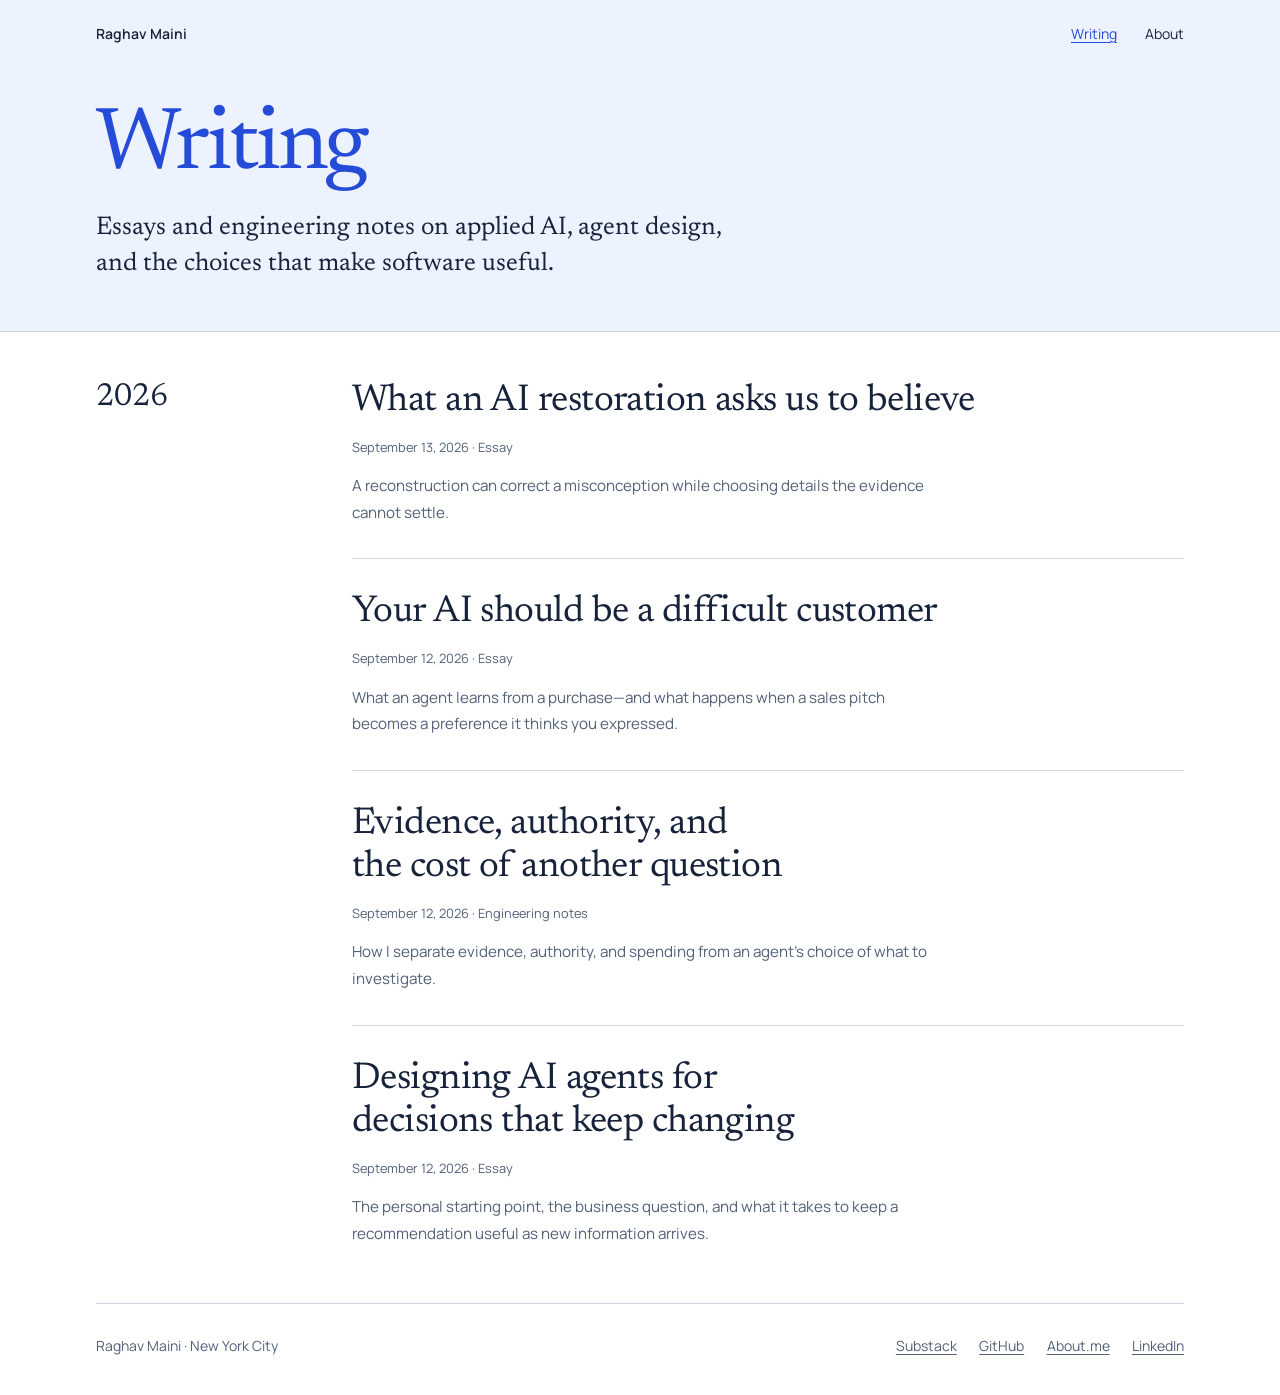
==== writing/index.html @ d48acc2f "Publish restoration essay and add writing archive" ====
<!doctype html>
<html lang="en">
<head>
  <meta charset="utf-8">
  <meta name="viewport" content="width=device-width,initial-scale=1">
  <title>Writing — Raghav Maini</title>
  <meta name="description" content="Essays and engineering notes by Raghav Maini on applied AI, agent design, and the choices that make software useful.">
  <meta name="robots" content="index,follow,max-image-preview:large">
  <link rel="canonical" href="https://raghavmaini.com/writing/">
  <meta property="og:type" content="website">
  <meta property="og:title" content="Writing — Raghav Maini">
  <meta property="og:description" content="Essays and engineering notes on applied AI, agent design, and the choices that make software useful.">
  <meta property="og:url" content="https://raghavmaini.com/writing/">
  <meta name="theme-color" content="#edf2ff">
  <link rel="stylesheet" href="/assets/style.css">
  <link rel="icon" type="image/svg+xml" href="data:image/svg+xml,%3Csvg xmlns='http://www.w3.org/2000/svg' viewBox='0 0 32 32'%3E%3Crect width='32' height='32' rx='4' fill='%23254bd9'/%3E%3Cpath d='M9 25V7h7c8 0 8 10 0 10h-7m7 0 8 8' fill='none' stroke='white' stroke-width='3'/%3E%3C/svg%3E">
  <script type="application/ld+json">{"@context":"https://schema.org","@type":"CollectionPage","@id":"https://raghavmaini.com/writing/#collection","url":"https://raghavmaini.com/writing/","name":"Writing — Raghav Maini","description":"Essays and engineering notes on applied AI, agent design, and the choices that make software useful.","isPartOf":{"@id":"https://raghavmaini.com/#website"},"author":{"@id":"https://raghavmaini.com/#person"},"inLanguage":"en","mainEntity":{"@type":"ItemList","itemListElement":[{"@type":"ListItem","position":1,"url":"https://raghavmaini.com/writing/what-an-ai-restoration-asks-us-to-believe/","name":"What an AI restoration asks us to believe"},{"@type":"ListItem","position":2,"url":"https://raghavmaini.com/writing/why-im-more-optimistic-about-ai/","name":"Your AI should be a difficult customer"},{"@type":"ListItem","position":3,"url":"https://raghavmaini.com/writing/evidence-and-agent-decisions/","name":"Evidence, authority, and the cost of another question"},{"@type":"ListItem","position":4,"url":"https://raghavmaini.com/writing/designing-ai-agents-for-decisions/","name":"Designing AI agents for decisions that keep changing"}]}}</script>
</head>
<body class="archive">
  <a class="skip" href="#main">Skip to content</a>
  <header class="masthead">
    <div class="shell">
      <div class="topbar">
        <a class="wordmark" href="/" aria-label="Raghav Maini home">Raghav Maini</a>
        <nav aria-label="Main navigation"><a href="/writing/" aria-current="page">Writing</a><a href="/#about">About</a></nav>
      </div>
      <div class="archive-intro">
        <h1>Writing</h1>
        <p>Essays and engineering notes on applied AI, agent design, and the choices that make software useful.</p>
      </div>
    </div>
  </header>
  <main id="main" class="shell">
    <section class="archive-year" aria-labelledby="year-2026">
      <h2 id="year-2026">2026</h2>
      <ol class="archive-list">
        <li>
          <a class="archive-entry" href="/writing/what-an-ai-restoration-asks-us-to-believe/">
            <h3>What an AI restoration asks us to believe</h3>
            <p class="writing-meta"><time datetime="2026-09-13">September 13, 2026</time> · Essay</p>
            <p class="writing-summary">A reconstruction can correct a misconception while choosing details the evidence cannot settle.</p>
          </a>
        </li>

        <li>
          <a class="archive-entry" href="/writing/why-im-more-optimistic-about-ai/">
            <h3>Your AI should be a difficult customer</h3>
            <p class="writing-meta"><time datetime="2026-09-12">September 12, 2026</time> · Essay</p>
            <p class="writing-summary">What an agent learns from a purchase—and what happens when a sales pitch becomes a preference it thinks you expressed.</p>
          </a>
        </li>
        <li>
          <a class="archive-entry" href="/writing/evidence-and-agent-decisions/">
            <h3>Evidence, authority, and the cost of another question</h3>
            <p class="writing-meta"><time datetime="2026-09-12">September 12, 2026</time> · Engineering notes</p>
            <p class="writing-summary">How I separate evidence, authority, and spending from an agent’s choice of what to investigate.</p>
          </a>
        </li>
        <li>
          <a class="archive-entry" href="/writing/designing-ai-agents-for-decisions/">
            <h3>Designing AI agents for decisions that keep changing</h3>
            <p class="writing-meta"><time datetime="2026-09-12">September 12, 2026</time> · Essay</p>
            <p class="writing-summary">The personal starting point, the business question, and what it takes to keep a recommendation useful as new information arrives.</p>
          </a>
        </li>
      </ol>
    </section>
  </main>
  <footer class="shell footer"><span>Raghav Maini · New York City</span><div><a href="https://ragamaini.substack.com/">Substack</a><a href="https://github.com/ragamainidev" rel="me">GitHub</a><a href="https://about.me/raghavmaini">About.me</a><a href="https://www.linkedin.com/in/raghav-maini-74232a166">LinkedIn</a></div></footer>
</body>
</html>
---- assets/style.css ----
@font-face{font-family:Manrope;src:url('/assets/fonts/manrope-regular.ttf') format('truetype');font-weight:400;font-display:swap}
@font-face{font-family:Manrope;src:url('/assets/fonts/manrope-semibold.ttf') format('truetype');font-weight:600 800;font-display:swap}
@font-face{font-family:Newsreader;src:url('/assets/fonts/newsreader.ttf') format('truetype');font-weight:400;font-display:swap}
:root{--ink:#17233b;--muted:#526078;--blue:#254bd9;--rule:#cfd6e3;--wash:#edf2ff;--paper:#fff;font-family:Manrope,sans-serif;color:var(--ink);background:var(--paper);font-size:16px;scroll-behavior:smooth;scroll-padding-top:2rem}
*{box-sizing:border-box}body{margin:0}a{color:inherit;text-underline-offset:.22em;text-decoration-thickness:1px}a:hover{color:var(--blue)}a:focus-visible{outline:2px solid var(--blue);outline-offset:6px;border-radius:2px}::selection{background:#c9d5ff;color:#112046}p{margin:0 0 1.25rem;line-height:1.75}h1,h2,h3{font-weight:400;margin:0;text-wrap:balance}h1,h2{font-family:Newsreader,Georgia,serif}h3{font-size:1.2rem;font-weight:600}img{display:block;max-width:100%}.shell{max-width:1200px;margin:auto;padding-inline:3.5rem}.skip{position:absolute;top:-6rem;left:1rem;background:white;padding:1rem;z-index:3}.skip:focus{top:1rem}.topbar{display:flex;align-items:center;justify-content:space-between;gap:2rem;padding-block:1.5rem;font-size:.875rem}.wordmark{font-weight:600;text-decoration:none}.topbar nav{display:flex;gap:1.75rem}.topbar nav a{text-decoration:none}.topbar nav a:hover{text-decoration:underline}.masthead{background:var(--wash);border-bottom:1px solid var(--rule)}.intro{padding-block:4.25rem 4.75rem;display:grid;grid-template-columns:1.07fr 1fr;gap:4rem;align-items:start}.intro h1{font-size:clamp(3.75rem,6.9vw,6rem);line-height:.96;letter-spacing:-.035em;color:var(--blue);max-width:7ch}.intro .identity{font-size:.9rem;margin-top:1.65rem;color:var(--muted);line-height:1.65}.intro-copy{padding-top:.2rem}.intro-copy .lead{font-family:Newsreader,Georgia,serif;font-size:1.9rem;line-height:1.27;margin-bottom:1.45rem}.intro-copy>p:not(.lead){max-width:52ch}.text-link{display:inline-block;color:var(--blue);font-weight:600;font-size:.9rem;margin-top:.25rem}.section{display:grid;grid-template-columns:1fr 2.1fr;gap:4rem;padding-block:3.25rem;border-bottom:1px solid var(--rule)}.section>h2{font-size:2rem;line-height:1.1}.section-body>p{max-width:68ch}.section-body>h3{margin-bottom:.75rem}.project-title{display:flex;justify-content:space-between;align-items:baseline;gap:1rem;margin-bottom:1rem}.project-title h3{font-size:1.5rem}.note{font-size:.875rem;color:var(--muted);line-height:1.6}.writing-item{display:block;text-decoration:none;border-bottom:1px solid var(--rule);padding:0 0 1.65rem;margin-bottom:1.65rem}.writing-item:last-child{margin:0;border-bottom:0;padding-bottom:0}.writing-item h3{font-family:Newsreader,Georgia,serif;font-weight:400;font-size:1.8rem;line-height:1.15;margin:.45rem 0 .75rem}.writing-item:hover h3{text-decoration:underline;text-underline-offset:.15em}.writing-item p{font-size:.95rem;margin:0;color:var(--muted);max-width:62ch}.writing-meta{font-size:.8rem;color:var(--muted)}.footer{display:flex;justify-content:space-between;gap:2rem;padding-block:2rem 2.5rem;font-size:.875rem;color:var(--muted)}.footer div{display:flex;gap:1.4rem}.article-header{padding-block:3rem 3.25rem;border-bottom:1px solid var(--rule)}.back{font-size:.875rem;color:var(--blue)}.article-header h1{font-size:clamp(2.8rem,5.2vw,4.65rem);line-height:1.06;letter-spacing:-.025em;max-width:19ch;margin:2rem 0 1.3rem}.article-header .deck{font-family:Newsreader,Georgia,serif;font-size:1.6rem;line-height:1.4;max-width:52ch;margin-bottom:1.4rem}.byline{font-size:.85rem;color:var(--muted)}.article-layout{display:grid;grid-template-columns:15rem minmax(0,1fr);gap:4rem;padding-block:3.5rem}.contents{align-self:start;position:sticky;top:2.25rem;font-size:.875rem}.contents strong{display:block;font-weight:600;margin-bottom:1rem}.contents ol{padding:0;margin:0;list-style:none}.contents li{margin-bottom:.85rem;line-height:1.55}.contents a{color:var(--muted);text-decoration:none}.contents a:hover{color:var(--blue);text-decoration:underline}.prose{max-width:72ch}.prose p{font-size:1.05rem;line-height:1.85}.prose h2{font-size:2.15rem;line-height:1.15;margin:2.75rem 0 1.2rem;scroll-margin-top:2rem}.prose h2:first-child{margin-top:0}.prose strong{font-weight:600}.prose ul{padding-left:1.25rem;line-height:1.8}.prose li{padding-left:.35rem;margin:.75rem 0}.decision-example{margin:2rem 0;padding:1.5rem 0;border-block:1px solid var(--rule)}.decision-example figcaption{font-size:.85rem;font-weight:600;margin-bottom:1rem}.decision-example dl{display:grid;grid-template-columns:1fr 1fr;gap:1.75rem;margin:0}.decision-example dt{font-size:.85rem;color:var(--muted);margin-bottom:.65rem}.decision-example dd{margin:0;font-family:Newsreader,Georgia,serif;font-size:1.35rem;line-height:1.4}.related{padding:2rem 0 0;border-top:1px solid var(--rule);margin-top:3rem}.related p{font-size:.95rem}.related h2{font-size:1.65rem;margin-top:0}.article-footer{border-top:1px solid var(--rule)}.notfound{padding-block:6rem}.notfound h1{font-size:3rem;margin-bottom:1.5rem}
@media(min-width:1100px){.intro-copy{padding-top:.5rem}.intro{gap:5rem}.section{gap:5rem}}
@media(max-width:760px){.shell{padding-inline:1.5rem}.topbar{padding-block:1.25rem}.topbar nav{gap:1.1rem}.intro{grid-template-columns:1fr;gap:2.5rem;padding-block:2.5rem 3rem}.intro h1{max-width:none;font-size:4rem;line-height:1}.intro .identity{margin-top:1rem}.intro-copy .lead{font-size:1.8rem}.section{grid-template-columns:1fr;gap:1.5rem;padding-block:2.5rem}.section>h2{font-size:1.7rem}.project-title{display:block}.project-title .note{margin-top:.5rem}.footer{align-items:start;flex-direction:column;gap:1rem}.footer div{gap:1.25rem;flex-wrap:wrap}.article-header{padding-block:1.5rem 2rem}.article-header h1{font-size:3rem;max-width:18ch;margin-top:1.75rem}.article-header .deck{font-size:1.4rem}.article-layout{grid-template-columns:1fr;gap:2.5rem;padding-block:2.25rem}.contents{position:static;border-bottom:1px solid var(--rule);padding-bottom:1.25rem}.contents ol{display:flex;flex-wrap:wrap;gap:.5rem 1.25rem}.contents li{margin:0}.prose p{font-size:1rem}.prose h2{font-size:1.9rem}.decision-example dl{grid-template-columns:1fr;gap:1.25rem}}
@media(prefers-reduced-motion:reduce){:root{scroll-behavior:auto}}

.essay-body{margin-inline:auto;padding-block:3rem}.essay-body figure{margin:2.25rem 0}.essay-body figure img{width:100%;height:auto}.essay-body figcaption{font-size:.85rem;line-height:1.6;color:var(--muted);margin-top:.85rem}.byline a{text-decoration:none}.byline a:hover{text-decoration:underline}

.home .intro{grid-template-columns:minmax(0,1.4fr) minmax(0,1fr);gap:3rem;align-items:center;padding-block:2.25rem 3rem}
.home .intro h1{max-width:none;font-size:clamp(2.9rem,8vw,6rem);line-height:1;white-space:nowrap}
.home .intro .identity{margin:1rem 0 0}
.home .intro-copy{padding-top:0}
.home .intro-copy .lead{font-size:1.65rem;line-height:1.3;margin-bottom:.75rem}
.home .writing-section{display:block;padding-block:2.75rem 3.25rem}
.home .writing-heading{display:flex;align-items:baseline;justify-content:space-between;gap:1rem;margin-bottom:2rem}
.home .writing-heading h2{font-size:2rem;line-height:1.1}
.home .writing-heading .text-link{flex-shrink:0;margin:0}
.home .writing-layout{display:grid;grid-template-columns:minmax(0,1.5fr) minmax(0,1fr);gap:4rem}
.home .writing-feature{display:block;text-decoration:none;align-self:start}
.home .writing-feature h3{font-family:Newsreader,Georgia,serif;font-size:clamp(2.4rem,3.5vw,3.2rem);line-height:1.08;font-weight:400;letter-spacing:-.02em;max-width:22ch}
.home .writing-feature .writing-meta{font-size:.8rem;color:var(--muted);margin:1rem 0 1.25rem}
.home .writing-summary{font-size:1rem;line-height:1.75;color:var(--muted);max-width:57ch;margin-bottom:1rem}
.home .writing-feature:hover h3{text-decoration:underline;text-underline-offset:.12em;text-decoration-thickness:1px}
.home .writing-feature .text-link{text-decoration:underline}
.home .writing-previous{border-left:1px solid var(--rule);padding-left:2.5rem}
.home .writing-previous .writing-item h3{font-size:1.65rem;margin:0 0 .75rem}
.home .writing-previous .writing-meta{font-size:.8rem;margin-bottom:.75rem}
@media(max-width:1000px) and (min-width:761px){
  .home .intro{grid-template-columns:minmax(0,1.3fr) minmax(0,1fr);gap:2rem}
  .home .intro h1{font-size:clamp(2.9rem,6.8vw,4.8rem)}
  .home .intro-copy .lead{font-size:1.5rem}
  .home .writing-layout{gap:2rem;grid-template-columns:minmax(0,1.3fr) minmax(0,1fr)}
  .home .writing-previous{padding-left:2rem}
}
@media(max-width:760px){
  .home .intro{grid-template-columns:1fr;gap:1.25rem;padding-block:1.75rem 2rem}
  .home .intro .identity{margin-top:.75rem;font-size:.85rem}
  .home .intro-copy .lead{font-size:1.5rem;max-width:29ch}
  .home .writing-section{padding-block:2rem 2.5rem}
  .home .writing-heading{margin-bottom:1.5rem}
  .home .writing-heading h2{font-size:1.7rem}
  .home .writing-layout{grid-template-columns:1fr;gap:2rem}
  .home .writing-feature h3{font-size:2.4rem;max-width:24ch}
  .home .writing-previous{border-left:0;border-top:1px solid var(--rule);padding:2rem 0 0}
}

.archive .topbar nav a[aria-current="page"]{text-decoration:underline;color:var(--blue)}
.archive-intro{padding-block:2.25rem 3rem}
.archive-intro h1{font-size:clamp(3.5rem,6.9vw,6rem);line-height:1;letter-spacing:-.035em;color:var(--blue);margin-bottom:1.25rem}
.archive-intro p{font-family:Newsreader,Georgia,serif;font-size:1.6rem;line-height:1.4;max-width:42ch;margin:0}
.archive-year{display:grid;grid-template-columns:12rem minmax(0,1fr);gap:4rem;padding-block:3rem 3.5rem;border-bottom:1px solid var(--rule)}
.archive-year>h2{font-size:2rem;line-height:1.1}
.archive-list{list-style:none;padding:0;margin:0}
.archive-list>li+li{border-top:1px solid var(--rule);margin-top:2rem;padding-top:2rem}
.archive-entry{display:block;text-decoration:none}
.archive-entry h3{font-family:Newsreader,Georgia,serif;font-weight:400;font-size:2.35rem;line-height:1.15;letter-spacing:-.015em;max-width:30ch}
.archive-entry .writing-meta{font-size:.8rem;line-height:1.6;margin:.85rem 0 1rem}
.archive-entry .writing-summary{font-size:.95rem;line-height:1.75;color:var(--muted);max-width:65ch;margin:0}
.archive-entry:hover h3{text-decoration:underline;text-underline-offset:.12em;text-decoration-thickness:1px}
@media(max-width:1000px) and (min-width:761px){.archive-year{grid-template-columns:7rem minmax(0,1fr);gap:3rem}}
@media(max-width:760px){
  .archive-intro{padding-block:1.75rem 2rem}
  .archive-intro p{font-size:1.4rem}
  .archive-year{grid-template-columns:1fr;gap:1.5rem;padding-block:2rem 2.5rem}
  .archive-year>h2{font-size:1.7rem}
  .archive-entry h3{font-size:2rem}
}
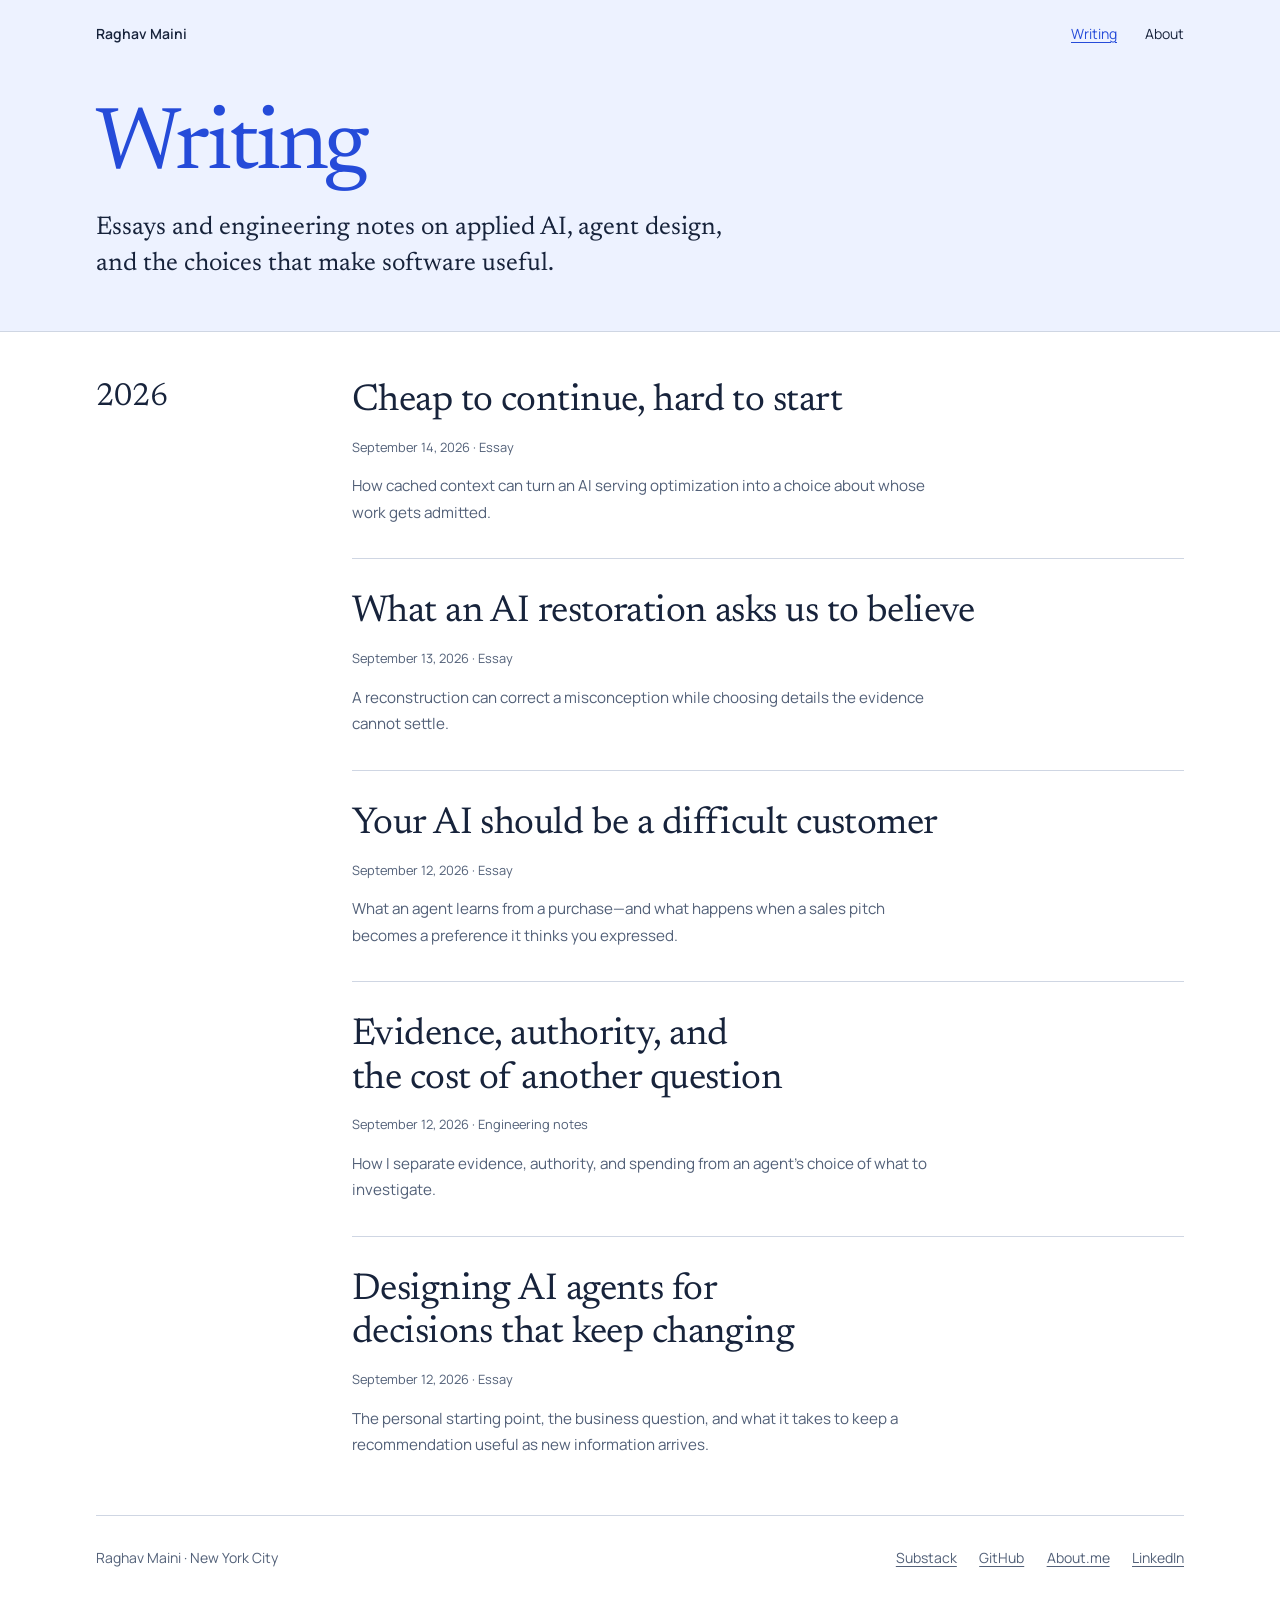
==== commit 1d18bec4: "Publish cache and admission essay; improve article footer navigation" ====
--- a/writing/index.html
+++ b/writing/index.html
@@ -14,7 +14,7 @@
   <meta name="theme-color" content="#edf2ff">
   <link rel="stylesheet" href="/assets/style.css">
   <link rel="icon" type="image/svg+xml" href="data:image/svg+xml,%3Csvg xmlns='http://www.w3.org/2000/svg' viewBox='0 0 32 32'%3E%3Crect width='32' height='32' rx='4' fill='%23254bd9'/%3E%3Cpath d='M9 25V7h7c8 0 8 10 0 10h-7m7 0 8 8' fill='none' stroke='white' stroke-width='3'/%3E%3C/svg%3E">
-  <script type="application/ld+json">{"@context":"https://schema.org","@type":"CollectionPage","@id":"https://raghavmaini.com/writing/#collection","url":"https://raghavmaini.com/writing/","name":"Writing — Raghav Maini","description":"Essays and engineering notes on applied AI, agent design, and the choices that make software useful.","isPartOf":{"@id":"https://raghavmaini.com/#website"},"author":{"@id":"https://raghavmaini.com/#person"},"inLanguage":"en","mainEntity":{"@type":"ItemList","itemListElement":[{"@type":"ListItem","position":1,"url":"https://raghavmaini.com/writing/what-an-ai-restoration-asks-us-to-believe/","name":"What an AI restoration asks us to believe"},{"@type":"ListItem","position":2,"url":"https://raghavmaini.com/writing/why-im-more-optimistic-about-ai/","name":"Your AI should be a difficult customer"},{"@type":"ListItem","position":3,"url":"https://raghavmaini.com/writing/evidence-and-agent-decisions/","name":"Evidence, authority, and the cost of another question"},{"@type":"ListItem","position":4,"url":"https://raghavmaini.com/writing/designing-ai-agents-for-decisions/","name":"Designing AI agents for decisions that keep changing"}]}}</script>
+  <script type="application/ld+json">{"@context":"https://schema.org","@type":"CollectionPage","@id":"https://raghavmaini.com/writing/#collection","url":"https://raghavmaini.com/writing/","name":"Writing — Raghav Maini","description":"Essays and engineering notes on applied AI, agent design, and the choices that make software useful.","isPartOf":{"@id":"https://raghavmaini.com/#website"},"author":{"@id":"https://raghavmaini.com/#person"},"inLanguage":"en","mainEntity":{"@type":"ItemList","itemListElement":[{"@type":"ListItem","position":1,"url":"https://raghavmaini.com/writing/cheap-to-continue-hard-to-start/","name":"Cheap to continue, hard to start"},{"@type":"ListItem","position":2,"url":"https://raghavmaini.com/writing/what-an-ai-restoration-asks-us-to-believe/","name":"What an AI restoration asks us to believe"},{"@type":"ListItem","position":3,"url":"https://raghavmaini.com/writing/why-im-more-optimistic-about-ai/","name":"Your AI should be a difficult customer"},{"@type":"ListItem","position":4,"url":"https://raghavmaini.com/writing/evidence-and-agent-decisions/","name":"Evidence, authority, and the cost of another question"},{"@type":"ListItem","position":5,"url":"https://raghavmaini.com/writing/designing-ai-agents-for-decisions/","name":"Designing AI agents for decisions that keep changing"}]}}</script>
 </head>
 <body class="archive">
   <a class="skip" href="#main">Skip to content</a>
@@ -34,6 +34,14 @@
     <section class="archive-year" aria-labelledby="year-2026">
       <h2 id="year-2026">2026</h2>
       <ol class="archive-list">
+        <li>
+          <a class="archive-entry" href="/writing/cheap-to-continue-hard-to-start/">
+            <h3>Cheap to continue, hard to start</h3>
+            <p class="writing-meta"><time datetime="2026-09-14">September 14, 2026</time> · Essay</p>
+            <p class="writing-summary">How cached context can turn an AI serving optimization into a choice about whose work gets admitted.</p>
+          </a>
+        </li>
+
         <li>
           <a class="archive-entry" href="/writing/what-an-ai-restoration-asks-us-to-believe/">
             <h3>What an AI restoration asks us to believe</h3>
--- a/assets/style.css
+++ b/assets/style.css
@@ -8,6 +8,10 @@
 @media(prefers-reduced-motion:reduce){:root{scroll-behavior:auto}}
 
 .essay-body{margin-inline:auto;padding-block:3rem}.essay-body figure{margin:2.25rem 0}.essay-body figure img{width:100%;height:auto}.essay-body figcaption{font-size:.85rem;line-height:1.6;color:var(--muted);margin-top:.85rem}.byline a{text-decoration:none}.byline a:hover{text-decoration:underline}
+
+.article-footer nav{display:flex;flex-wrap:wrap;gap:.25rem 1.4rem}
+.article-footer a{display:inline-flex;align-items:center;min-height:2.75rem}
+.article-footer .footer-writing{color:var(--blue);font-weight:600}
 
 .home .intro{grid-template-columns:minmax(0,1.4fr) minmax(0,1fr);gap:3rem;align-items:center;padding-block:2.25rem 3rem}
 .home .intro h1{max-width:none;font-size:clamp(2.9rem,8vw,6rem);line-height:1;white-space:nowrap}
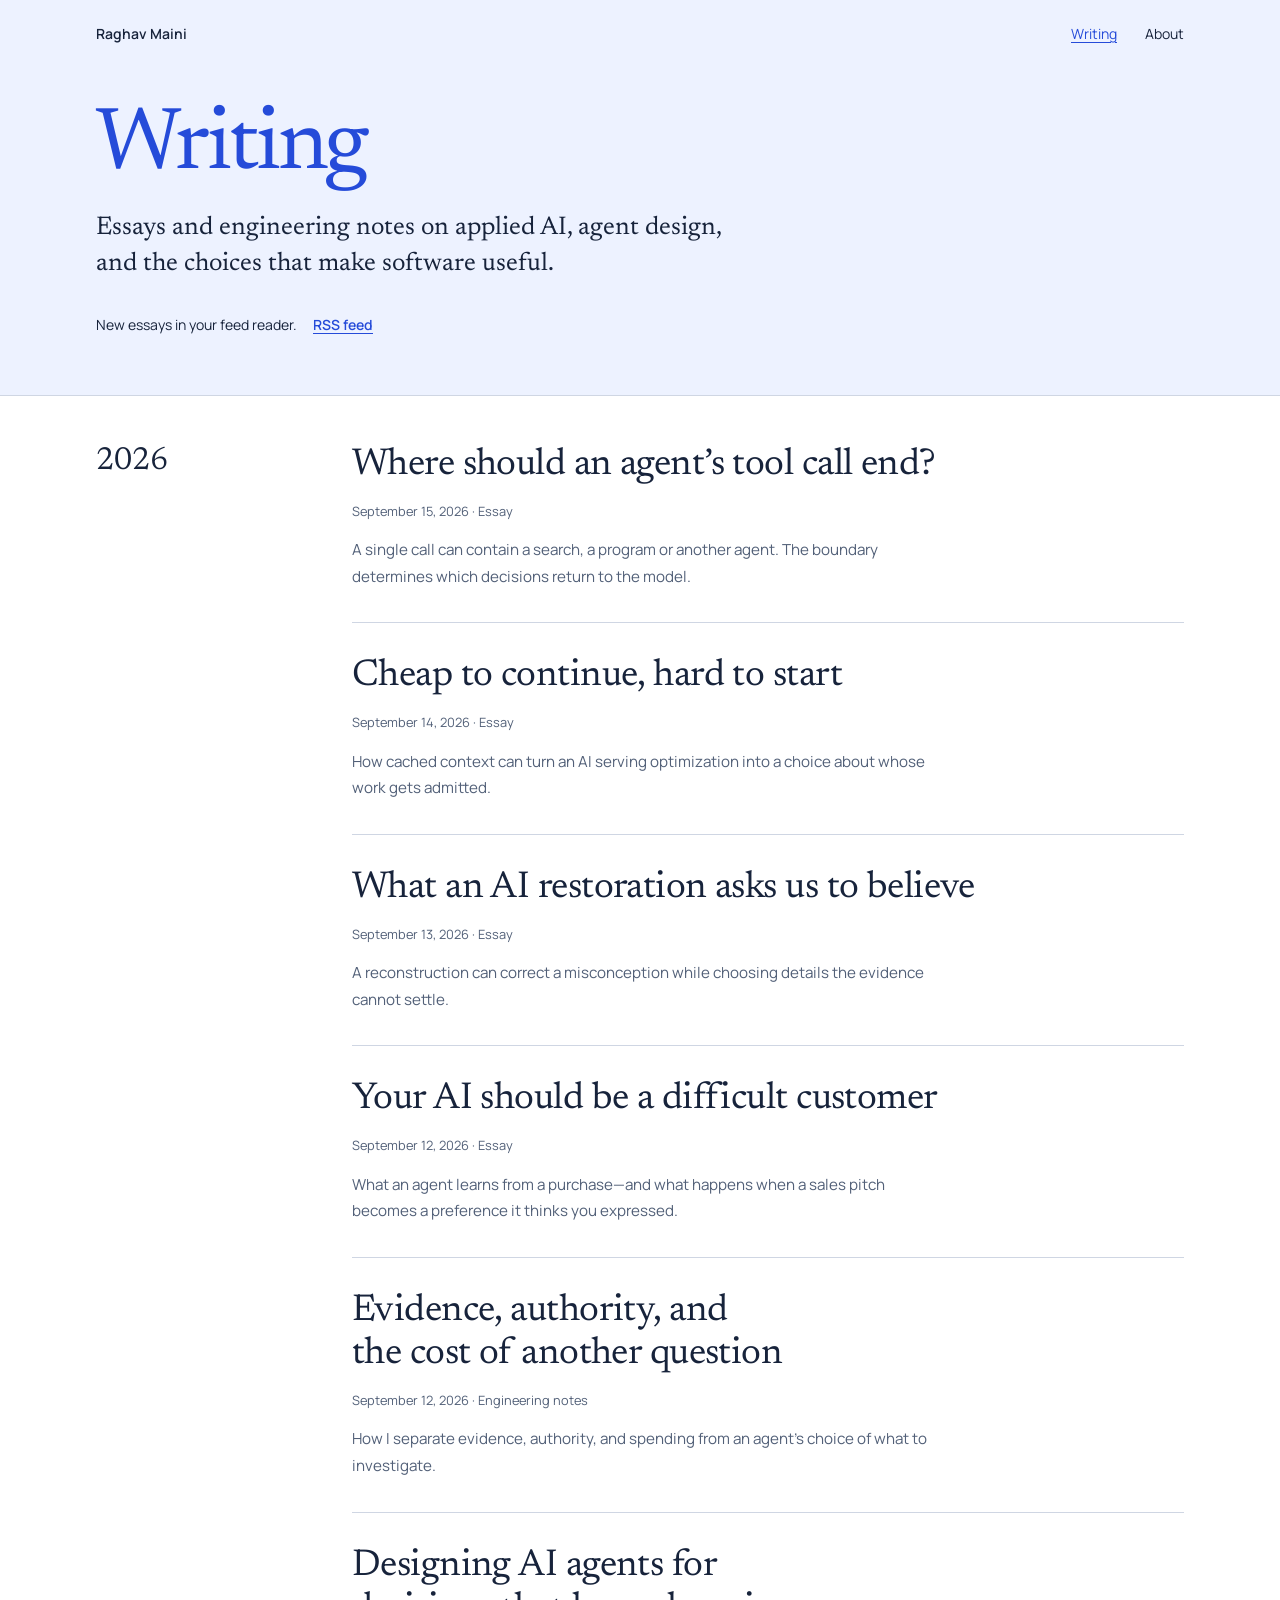
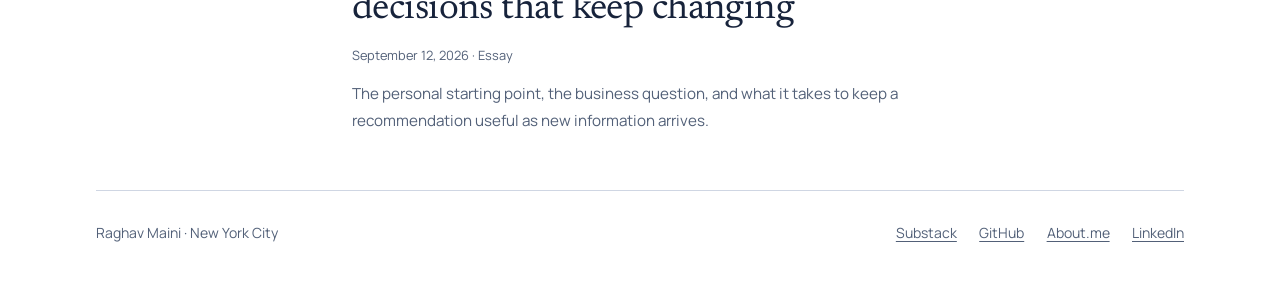
==== commit b8b46b6c: "Publish tool-boundary essay and add RSS reading route" ====
--- a/writing/index.html
+++ b/writing/index.html
@@ -13,8 +13,9 @@
   <meta property="og:url" content="https://raghavmaini.com/writing/">
   <meta name="theme-color" content="#edf2ff">
   <link rel="stylesheet" href="/assets/style.css">
+  <link rel="alternate" type="application/rss+xml" title="Writing — Raghav Maini" href="https://raghavmaini.com/feed.xml">
   <link rel="icon" type="image/svg+xml" href="data:image/svg+xml,%3Csvg xmlns='http://www.w3.org/2000/svg' viewBox='0 0 32 32'%3E%3Crect width='32' height='32' rx='4' fill='%23254bd9'/%3E%3Cpath d='M9 25V7h7c8 0 8 10 0 10h-7m7 0 8 8' fill='none' stroke='white' stroke-width='3'/%3E%3C/svg%3E">
-  <script type="application/ld+json">{"@context":"https://schema.org","@type":"CollectionPage","@id":"https://raghavmaini.com/writing/#collection","url":"https://raghavmaini.com/writing/","name":"Writing — Raghav Maini","description":"Essays and engineering notes on applied AI, agent design, and the choices that make software useful.","isPartOf":{"@id":"https://raghavmaini.com/#website"},"author":{"@id":"https://raghavmaini.com/#person"},"inLanguage":"en","mainEntity":{"@type":"ItemList","itemListElement":[{"@type":"ListItem","position":1,"url":"https://raghavmaini.com/writing/cheap-to-continue-hard-to-start/","name":"Cheap to continue, hard to start"},{"@type":"ListItem","position":2,"url":"https://raghavmaini.com/writing/what-an-ai-restoration-asks-us-to-believe/","name":"What an AI restoration asks us to believe"},{"@type":"ListItem","position":3,"url":"https://raghavmaini.com/writing/why-im-more-optimistic-about-ai/","name":"Your AI should be a difficult customer"},{"@type":"ListItem","position":4,"url":"https://raghavmaini.com/writing/evidence-and-agent-decisions/","name":"Evidence, authority, and the cost of another question"},{"@type":"ListItem","position":5,"url":"https://raghavmaini.com/writing/designing-ai-agents-for-decisions/","name":"Designing AI agents for decisions that keep changing"}]}}</script>
+  <script type="application/ld+json">{"@context":"https://schema.org","@type":"CollectionPage","@id":"https://raghavmaini.com/writing/#collection","url":"https://raghavmaini.com/writing/","name":"Writing — Raghav Maini","description":"Essays and engineering notes on applied AI, agent design, and the choices that make software useful.","isPartOf":{"@id":"https://raghavmaini.com/#website"},"author":{"@id":"https://raghavmaini.com/#person"},"inLanguage":"en","mainEntity":{"@type":"ItemList","itemListElement":[{"@type":"ListItem","position":1,"url":"https://raghavmaini.com/writing/where-an-agents-tool-call-should-end/","name":"Where should an agent’s tool call end?"},{"@type":"ListItem","position":2,"url":"https://raghavmaini.com/writing/cheap-to-continue-hard-to-start/","name":"Cheap to continue, hard to start"},{"@type":"ListItem","position":3,"url":"https://raghavmaini.com/writing/what-an-ai-restoration-asks-us-to-believe/","name":"What an AI restoration asks us to believe"},{"@type":"ListItem","position":4,"url":"https://raghavmaini.com/writing/why-im-more-optimistic-about-ai/","name":"Your AI should be a difficult customer"},{"@type":"ListItem","position":5,"url":"https://raghavmaini.com/writing/evidence-and-agent-decisions/","name":"Evidence, authority, and the cost of another question"},{"@type":"ListItem","position":6,"url":"https://raghavmaini.com/writing/designing-ai-agents-for-decisions/","name":"Designing AI agents for decisions that keep changing"}]}}</script>
 </head>
 <body class="archive">
   <a class="skip" href="#main">Skip to content</a>
@@ -27,6 +28,7 @@
       <div class="archive-intro">
         <h1>Writing</h1>
         <p>Essays and engineering notes on applied AI, agent design, and the choices that make software useful.</p>
+        <p class="archive-follow"><span>New essays in your feed reader.</span><a href="/feed.xml">RSS feed</a></p>
       </div>
     </div>
   </header>
@@ -34,6 +36,14 @@
     <section class="archive-year" aria-labelledby="year-2026">
       <h2 id="year-2026">2026</h2>
       <ol class="archive-list">
+        <li>
+          <a class="archive-entry" href="/writing/where-an-agents-tool-call-should-end/">
+            <h3>Where should an agent’s tool call end?</h3>
+            <p class="writing-meta"><time datetime="2026-09-15">September 15, 2026</time> · Essay</p>
+            <p class="writing-summary">A single call can contain a search, a program or another agent. The boundary determines which decisions return to the model.</p>
+          </a>
+        </li>
+
         <li>
           <a class="archive-entry" href="/writing/cheap-to-continue-hard-to-start/">
             <h3>Cheap to continue, hard to start</h3>
--- a/assets/style.css
+++ b/assets/style.css
@@ -55,6 +55,8 @@
 .archive-intro{padding-block:2.25rem 3rem}
 .archive-intro h1{font-size:clamp(3.5rem,6.9vw,6rem);line-height:1;letter-spacing:-.035em;color:var(--blue);margin-bottom:1.25rem}
 .archive-intro p{font-family:Newsreader,Georgia,serif;font-size:1.6rem;line-height:1.4;max-width:42ch;margin:0}
+.archive-intro .archive-follow{display:flex;align-items:center;flex-wrap:wrap;gap:.25rem 1rem;font-family:Manrope,sans-serif;font-size:.875rem;line-height:1.6;max-width:none;margin-top:1.25rem}
+.archive-follow a{display:inline-flex;align-items:center;min-height:2.75rem;color:var(--blue);font-weight:600}
 .archive-year{display:grid;grid-template-columns:12rem minmax(0,1fr);gap:4rem;padding-block:3rem 3.5rem;border-bottom:1px solid var(--rule)}
 .archive-year>h2{font-size:2rem;line-height:1.1}
 .archive-list{list-style:none;padding:0;margin:0}
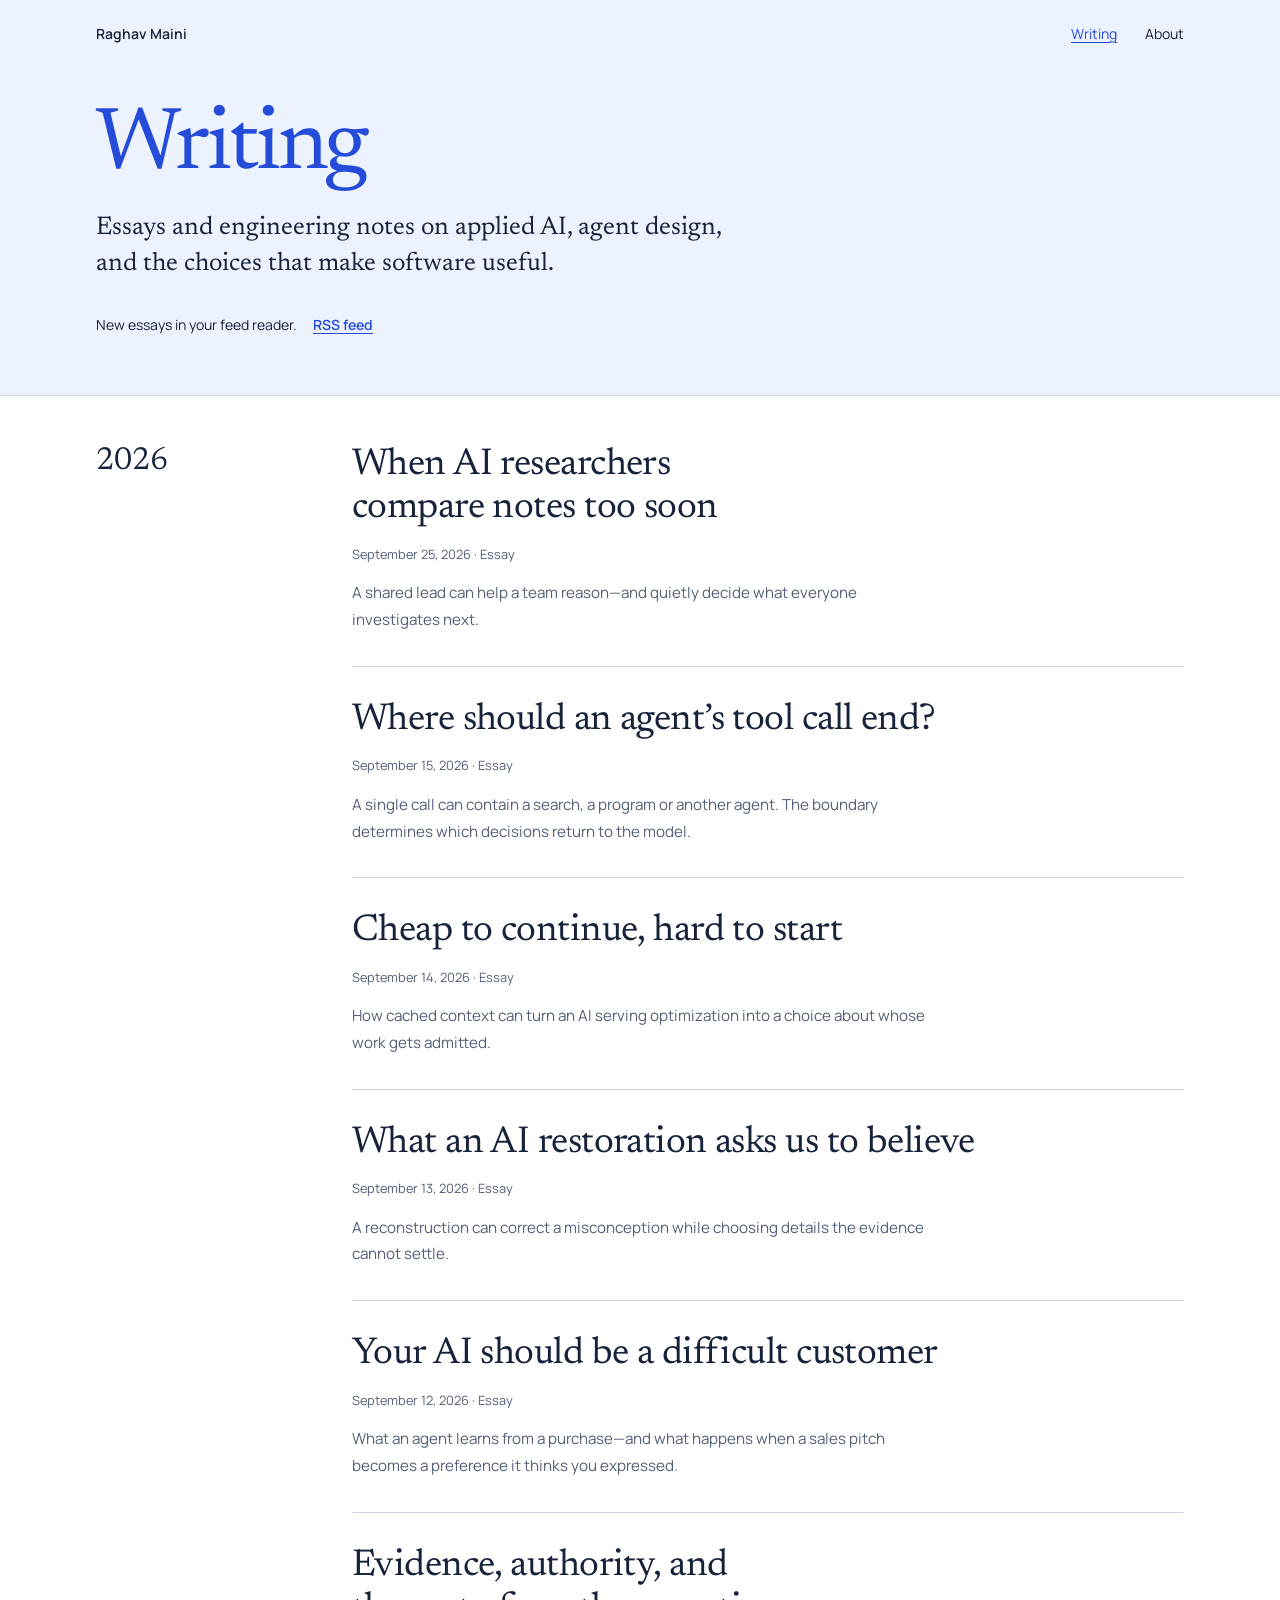
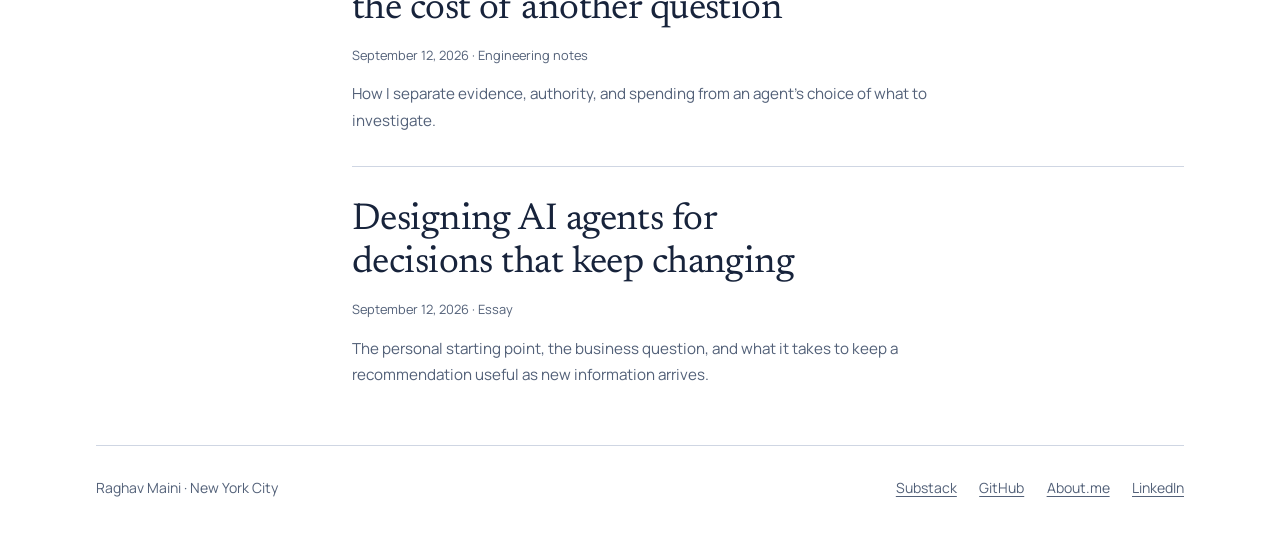
==== commit 525c0321: "Publish research coordination essay and improve missing-page recovery" ====
--- a/writing/index.html
+++ b/writing/index.html
@@ -15,7 +15,7 @@
   <link rel="stylesheet" href="/assets/style.css">
   <link rel="alternate" type="application/rss+xml" title="Writing — Raghav Maini" href="https://raghavmaini.com/feed.xml">
   <link rel="icon" type="image/svg+xml" href="data:image/svg+xml,%3Csvg xmlns='http://www.w3.org/2000/svg' viewBox='0 0 32 32'%3E%3Crect width='32' height='32' rx='4' fill='%23254bd9'/%3E%3Cpath d='M9 25V7h7c8 0 8 10 0 10h-7m7 0 8 8' fill='none' stroke='white' stroke-width='3'/%3E%3C/svg%3E">
-  <script type="application/ld+json">{"@context":"https://schema.org","@type":"CollectionPage","@id":"https://raghavmaini.com/writing/#collection","url":"https://raghavmaini.com/writing/","name":"Writing — Raghav Maini","description":"Essays and engineering notes on applied AI, agent design, and the choices that make software useful.","isPartOf":{"@id":"https://raghavmaini.com/#website"},"author":{"@id":"https://raghavmaini.com/#person"},"inLanguage":"en","mainEntity":{"@type":"ItemList","itemListElement":[{"@type":"ListItem","position":1,"url":"https://raghavmaini.com/writing/where-an-agents-tool-call-should-end/","name":"Where should an agent’s tool call end?"},{"@type":"ListItem","position":2,"url":"https://raghavmaini.com/writing/cheap-to-continue-hard-to-start/","name":"Cheap to continue, hard to start"},{"@type":"ListItem","position":3,"url":"https://raghavmaini.com/writing/what-an-ai-restoration-asks-us-to-believe/","name":"What an AI restoration asks us to believe"},{"@type":"ListItem","position":4,"url":"https://raghavmaini.com/writing/why-im-more-optimistic-about-ai/","name":"Your AI should be a difficult customer"},{"@type":"ListItem","position":5,"url":"https://raghavmaini.com/writing/evidence-and-agent-decisions/","name":"Evidence, authority, and the cost of another question"},{"@type":"ListItem","position":6,"url":"https://raghavmaini.com/writing/designing-ai-agents-for-decisions/","name":"Designing AI agents for decisions that keep changing"}]}}</script>
+  <script type="application/ld+json">{"@context":"https://schema.org","@type":"CollectionPage","@id":"https://raghavmaini.com/writing/#collection","url":"https://raghavmaini.com/writing/","name":"Writing — Raghav Maini","description":"Essays and engineering notes on applied AI, agent design, and the choices that make software useful.","isPartOf":{"@id":"https://raghavmaini.com/#website"},"author":{"@id":"https://raghavmaini.com/#person"},"inLanguage":"en","mainEntity":{"@type":"ItemList","itemListElement":[{"@type":"ListItem","position":1,"url":"https://raghavmaini.com/writing/when-ai-researchers-read-each-others-notes/","name":"When AI researchers compare notes too soon"},{"@type":"ListItem","position":2,"url":"https://raghavmaini.com/writing/where-an-agents-tool-call-should-end/","name":"Where should an agent’s tool call end?"},{"@type":"ListItem","position":3,"url":"https://raghavmaini.com/writing/cheap-to-continue-hard-to-start/","name":"Cheap to continue, hard to start"},{"@type":"ListItem","position":4,"url":"https://raghavmaini.com/writing/what-an-ai-restoration-asks-us-to-believe/","name":"What an AI restoration asks us to believe"},{"@type":"ListItem","position":5,"url":"https://raghavmaini.com/writing/why-im-more-optimistic-about-ai/","name":"Your AI should be a difficult customer"},{"@type":"ListItem","position":6,"url":"https://raghavmaini.com/writing/evidence-and-agent-decisions/","name":"Evidence, authority, and the cost of another question"},{"@type":"ListItem","position":7,"url":"https://raghavmaini.com/writing/designing-ai-agents-for-decisions/","name":"Designing AI agents for decisions that keep changing"}]}}</script>
 </head>
 <body class="archive">
   <a class="skip" href="#main">Skip to content</a>
@@ -36,6 +36,14 @@
     <section class="archive-year" aria-labelledby="year-2026">
       <h2 id="year-2026">2026</h2>
       <ol class="archive-list">
+        <li>
+          <a class="archive-entry" href="/writing/when-ai-researchers-read-each-others-notes/">
+            <h3>When AI researchers compare notes too soon</h3>
+            <p class="writing-meta"><time datetime="2026-09-25">September 25, 2026</time> · Essay</p>
+            <p class="writing-summary">A shared lead can help a team reason—and quietly decide what everyone investigates next.</p>
+          </a>
+        </li>
+
         <li>
           <a class="archive-entry" href="/writing/where-an-agents-tool-call-should-end/">
             <h3>Where should an agent’s tool call end?</h3>
--- a/assets/style.css
+++ b/assets/style.css
@@ -74,3 +74,14 @@
   .archive-year>h2{font-size:1.7rem}
   .archive-entry h3{font-size:2rem}
 }
+
+.notfound-page .topbar{flex-wrap:wrap;gap:.25rem 2rem}
+.notfound-page .topbar a{display:inline-flex;align-items:center;min-height:2.75rem}
+.notfound-page .notfound{padding-block:clamp(3rem,8vw,7rem)}
+.notfound-page .notfound h1{font-size:clamp(3rem,6vw,4.65rem);line-height:1.06;letter-spacing:-.025em;max-width:14ch;color:var(--blue);margin-bottom:1.5rem}
+.notfound-page .notfound>p{font-size:1.05rem;max-width:43ch;color:var(--muted);margin-bottom:1.75rem}
+.recovery-actions{display:flex;align-items:center;flex-wrap:wrap;gap:.75rem 1.5rem}
+.recovery-actions a{display:inline-flex;align-items:center;justify-content:center;min-height:2.75rem;font-size:.9rem;font-weight:600;color:var(--blue)}
+.recovery-actions .recovery-primary{padding:.75rem 1.1rem;background:var(--blue);color:var(--paper);text-decoration:none;text-align:center;line-height:1.5}
+.recovery-actions .recovery-primary:hover{text-decoration:underline}
+@media(max-width:400px){.recovery-actions{align-items:flex-start;flex-direction:column;gap:.5rem}}
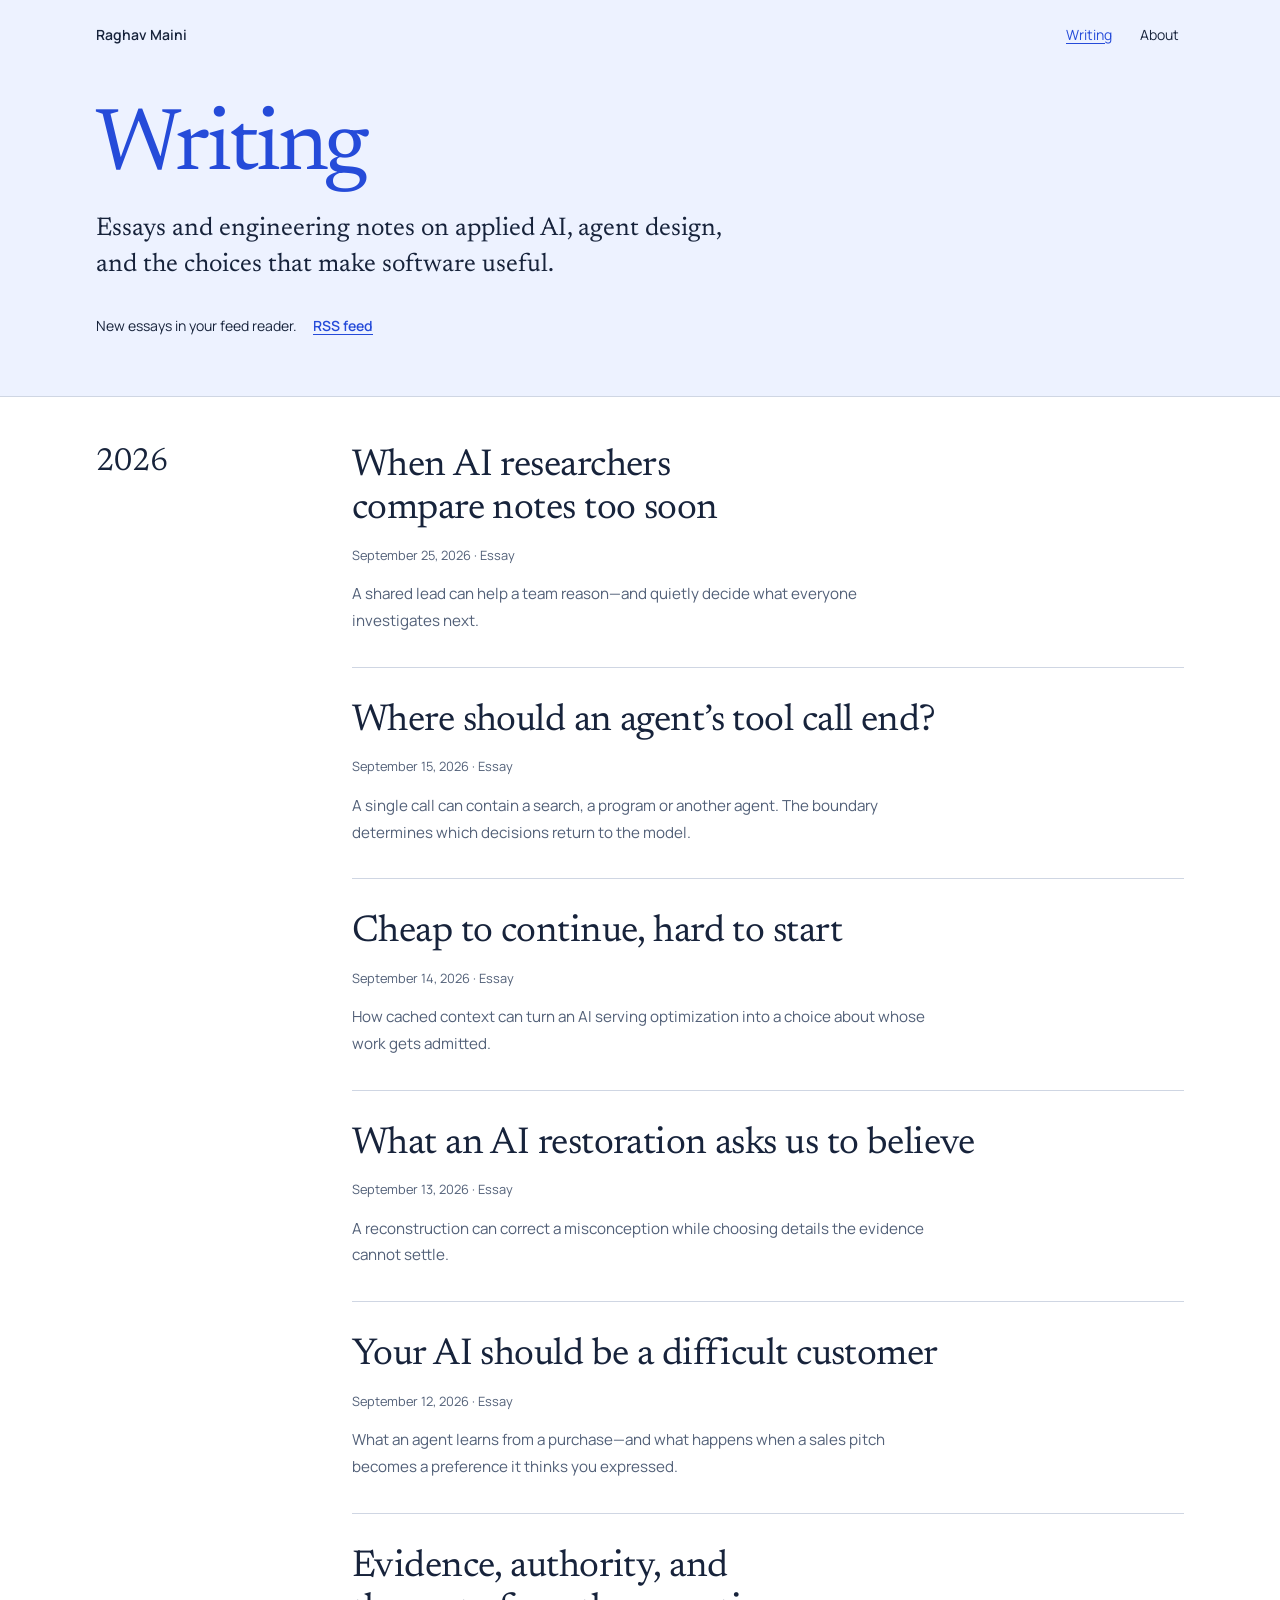
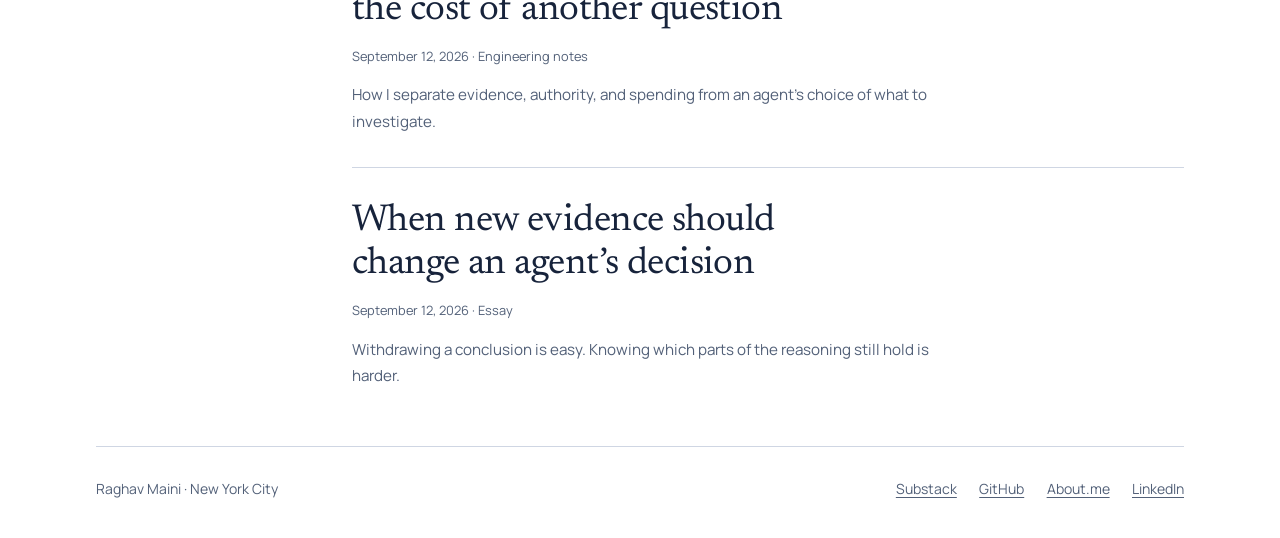
==== commit 9a2e27f7: "Deepen changing-decisions essay with primary arguments and evidence" ====
--- a/writing/index.html
+++ b/writing/index.html
@@ -15,7 +15,7 @@
   <link rel="stylesheet" href="/assets/style.css">
   <link rel="alternate" type="application/rss+xml" title="Writing — Raghav Maini" href="https://raghavmaini.com/feed.xml">
   <link rel="icon" type="image/svg+xml" href="data:image/svg+xml,%3Csvg xmlns='http://www.w3.org/2000/svg' viewBox='0 0 32 32'%3E%3Crect width='32' height='32' rx='4' fill='%23254bd9'/%3E%3Cpath d='M9 25V7h7c8 0 8 10 0 10h-7m7 0 8 8' fill='none' stroke='white' stroke-width='3'/%3E%3C/svg%3E">
-  <script type="application/ld+json">{"@context":"https://schema.org","@type":"CollectionPage","@id":"https://raghavmaini.com/writing/#collection","url":"https://raghavmaini.com/writing/","name":"Writing — Raghav Maini","description":"Essays and engineering notes on applied AI, agent design, and the choices that make software useful.","isPartOf":{"@id":"https://raghavmaini.com/#website"},"author":{"@id":"https://raghavmaini.com/#person"},"inLanguage":"en","mainEntity":{"@type":"ItemList","itemListElement":[{"@type":"ListItem","position":1,"url":"https://raghavmaini.com/writing/when-ai-researchers-read-each-others-notes/","name":"When AI researchers compare notes too soon"},{"@type":"ListItem","position":2,"url":"https://raghavmaini.com/writing/where-an-agents-tool-call-should-end/","name":"Where should an agent’s tool call end?"},{"@type":"ListItem","position":3,"url":"https://raghavmaini.com/writing/cheap-to-continue-hard-to-start/","name":"Cheap to continue, hard to start"},{"@type":"ListItem","position":4,"url":"https://raghavmaini.com/writing/what-an-ai-restoration-asks-us-to-believe/","name":"What an AI restoration asks us to believe"},{"@type":"ListItem","position":5,"url":"https://raghavmaini.com/writing/why-im-more-optimistic-about-ai/","name":"Your AI should be a difficult customer"},{"@type":"ListItem","position":6,"url":"https://raghavmaini.com/writing/evidence-and-agent-decisions/","name":"Evidence, authority, and the cost of another question"},{"@type":"ListItem","position":7,"url":"https://raghavmaini.com/writing/designing-ai-agents-for-decisions/","name":"Designing AI agents for decisions that keep changing"}]}}</script>
+  <script type="application/ld+json">{"@context":"https://schema.org","@type":"CollectionPage","@id":"https://raghavmaini.com/writing/#collection","url":"https://raghavmaini.com/writing/","name":"Writing — Raghav Maini","description":"Essays and engineering notes on applied AI, agent design, and the choices that make software useful.","isPartOf":{"@id":"https://raghavmaini.com/#website"},"author":{"@id":"https://raghavmaini.com/#person"},"inLanguage":"en","mainEntity":{"@type":"ItemList","itemListElement":[{"@type":"ListItem","position":1,"url":"https://raghavmaini.com/writing/when-ai-researchers-read-each-others-notes/","name":"When AI researchers compare notes too soon"},{"@type":"ListItem","position":2,"url":"https://raghavmaini.com/writing/where-an-agents-tool-call-should-end/","name":"Where should an agent’s tool call end?"},{"@type":"ListItem","position":3,"url":"https://raghavmaini.com/writing/cheap-to-continue-hard-to-start/","name":"Cheap to continue, hard to start"},{"@type":"ListItem","position":4,"url":"https://raghavmaini.com/writing/what-an-ai-restoration-asks-us-to-believe/","name":"What an AI restoration asks us to believe"},{"@type":"ListItem","position":5,"url":"https://raghavmaini.com/writing/why-im-more-optimistic-about-ai/","name":"Your AI should be a difficult customer"},{"@type":"ListItem","position":6,"url":"https://raghavmaini.com/writing/evidence-and-agent-decisions/","name":"Evidence, authority, and the cost of another question"},{"@type":"ListItem","position":7,"url":"https://raghavmaini.com/writing/designing-ai-agents-for-decisions/","name":"When new evidence should change an agent’s decision"}]}}</script>
 </head>
 <body class="archive">
   <a class="skip" href="#main">Skip to content</a>
@@ -84,9 +84,9 @@
         </li>
         <li>
           <a class="archive-entry" href="/writing/designing-ai-agents-for-decisions/">
-            <h3>Designing AI agents for decisions that keep changing</h3>
+            <h3>When new evidence should change an agent’s decision</h3>
             <p class="writing-meta"><time datetime="2026-09-12">September 12, 2026</time> · Essay</p>
-            <p class="writing-summary">The personal starting point, the business question, and what it takes to keep a recommendation useful as new information arrives.</p>
+            <p class="writing-summary">Withdrawing a conclusion is easy. Knowing which parts of the reasoning still hold is harder.</p>
           </a>
         </li>
       </ol>
--- a/assets/style.css
+++ b/assets/style.css
@@ -75,8 +75,11 @@
   .archive-entry h3{font-size:2rem}
 }
 
-.notfound-page .topbar{flex-wrap:wrap;gap:.25rem 2rem}
-.notfound-page .topbar a{display:inline-flex;align-items:center;min-height:2.75rem}
+.topbar{flex-wrap:wrap;gap:.25rem 2rem}
+.topbar nav{flex-wrap:wrap}
+.topbar a{display:inline-flex;align-items:center;min-width:2.75rem;min-height:2.75rem}
+body:not(.notfound-page) .topbar{padding-block:.75rem}
+@media(max-width:760px){body:not(.notfound-page) .topbar{padding-block:.5rem}}
 .notfound-page .notfound{padding-block:clamp(3rem,8vw,7rem)}
 .notfound-page .notfound h1{font-size:clamp(3rem,6vw,4.65rem);line-height:1.06;letter-spacing:-.025em;max-width:14ch;color:var(--blue);margin-bottom:1.5rem}
 .notfound-page .notfound>p{font-size:1.05rem;max-width:43ch;color:var(--muted);margin-bottom:1.75rem}
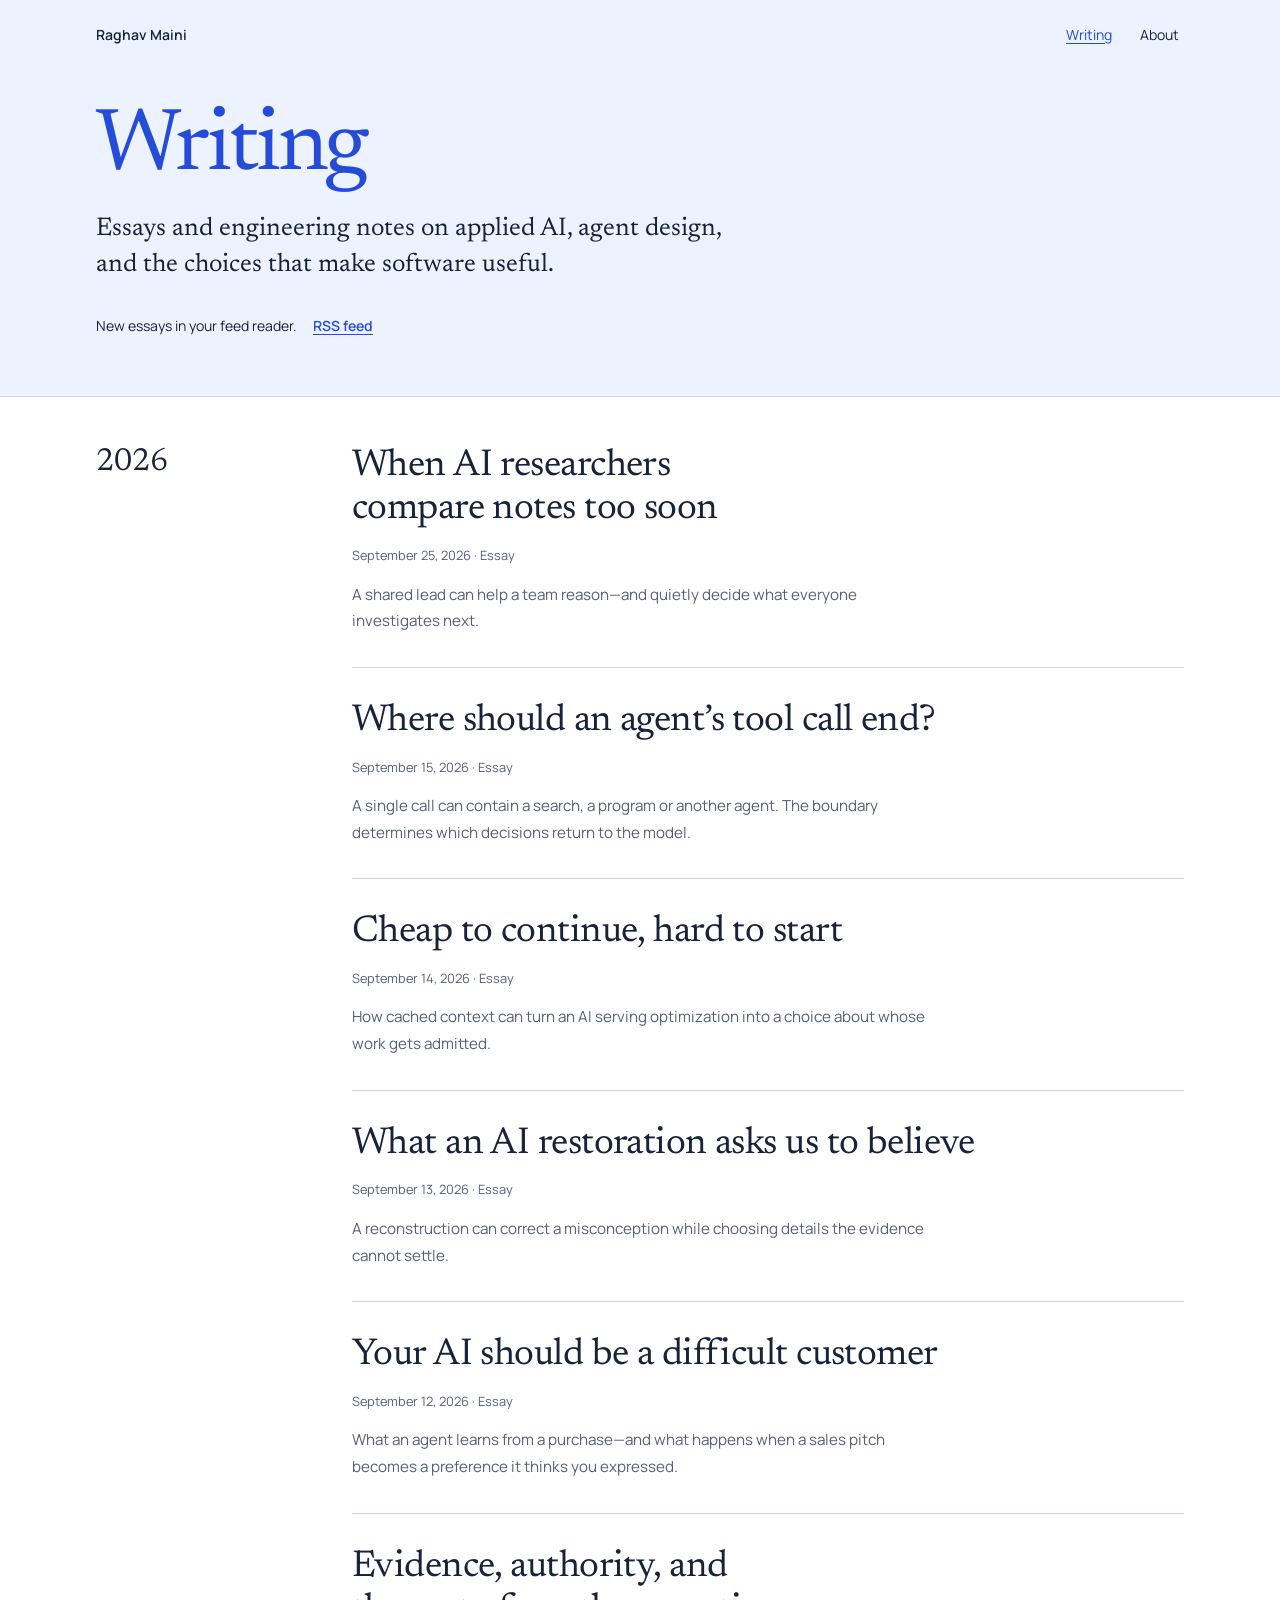
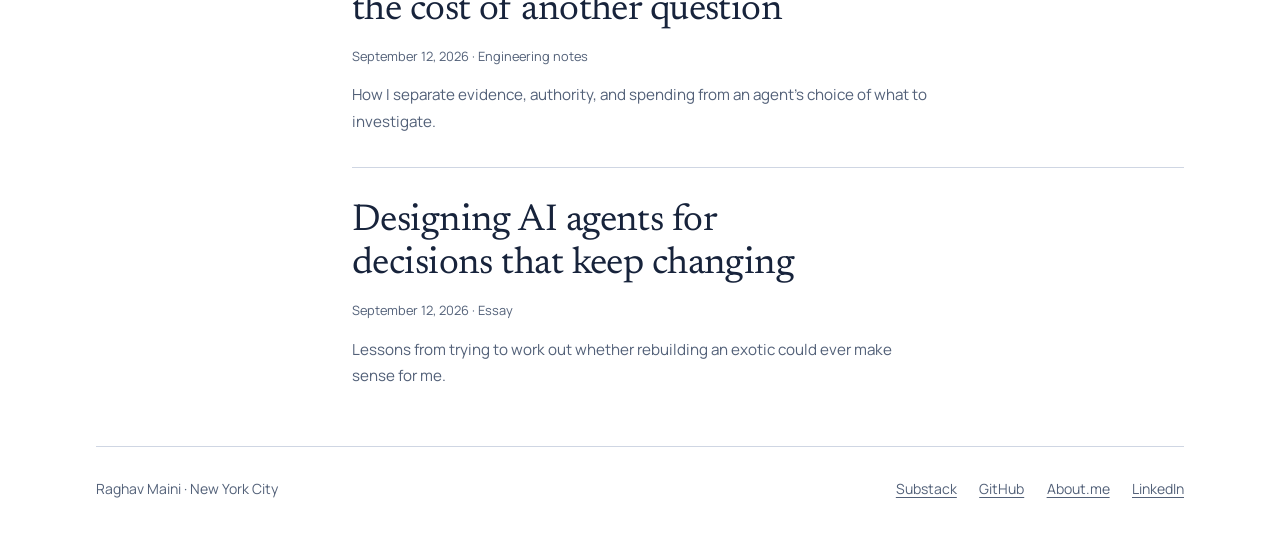
==== commit 960b63a9: "Restore project voice and diagrams in first agent essay" ====
--- a/writing/index.html
+++ b/writing/index.html
@@ -15,7 +15,7 @@
   <link rel="stylesheet" href="/assets/style.css">
   <link rel="alternate" type="application/rss+xml" title="Writing — Raghav Maini" href="https://raghavmaini.com/feed.xml">
   <link rel="icon" type="image/svg+xml" href="data:image/svg+xml,%3Csvg xmlns='http://www.w3.org/2000/svg' viewBox='0 0 32 32'%3E%3Crect width='32' height='32' rx='4' fill='%23254bd9'/%3E%3Cpath d='M9 25V7h7c8 0 8 10 0 10h-7m7 0 8 8' fill='none' stroke='white' stroke-width='3'/%3E%3C/svg%3E">
-  <script type="application/ld+json">{"@context":"https://schema.org","@type":"CollectionPage","@id":"https://raghavmaini.com/writing/#collection","url":"https://raghavmaini.com/writing/","name":"Writing — Raghav Maini","description":"Essays and engineering notes on applied AI, agent design, and the choices that make software useful.","isPartOf":{"@id":"https://raghavmaini.com/#website"},"author":{"@id":"https://raghavmaini.com/#person"},"inLanguage":"en","mainEntity":{"@type":"ItemList","itemListElement":[{"@type":"ListItem","position":1,"url":"https://raghavmaini.com/writing/when-ai-researchers-read-each-others-notes/","name":"When AI researchers compare notes too soon"},{"@type":"ListItem","position":2,"url":"https://raghavmaini.com/writing/where-an-agents-tool-call-should-end/","name":"Where should an agent’s tool call end?"},{"@type":"ListItem","position":3,"url":"https://raghavmaini.com/writing/cheap-to-continue-hard-to-start/","name":"Cheap to continue, hard to start"},{"@type":"ListItem","position":4,"url":"https://raghavmaini.com/writing/what-an-ai-restoration-asks-us-to-believe/","name":"What an AI restoration asks us to believe"},{"@type":"ListItem","position":5,"url":"https://raghavmaini.com/writing/why-im-more-optimistic-about-ai/","name":"Your AI should be a difficult customer"},{"@type":"ListItem","position":6,"url":"https://raghavmaini.com/writing/evidence-and-agent-decisions/","name":"Evidence, authority, and the cost of another question"},{"@type":"ListItem","position":7,"url":"https://raghavmaini.com/writing/designing-ai-agents-for-decisions/","name":"When new evidence should change an agent’s decision"}]}}</script>
+  <script type="application/ld+json">{"@context":"https://schema.org","@type":"CollectionPage","@id":"https://raghavmaini.com/writing/#collection","url":"https://raghavmaini.com/writing/","name":"Writing — Raghav Maini","description":"Essays and engineering notes on applied AI, agent design, and the choices that make software useful.","isPartOf":{"@id":"https://raghavmaini.com/#website"},"author":{"@id":"https://raghavmaini.com/#person"},"inLanguage":"en","mainEntity":{"@type":"ItemList","itemListElement":[{"@type":"ListItem","position":1,"url":"https://raghavmaini.com/writing/when-ai-researchers-read-each-others-notes/","name":"When AI researchers compare notes too soon"},{"@type":"ListItem","position":2,"url":"https://raghavmaini.com/writing/where-an-agents-tool-call-should-end/","name":"Where should an agent’s tool call end?"},{"@type":"ListItem","position":3,"url":"https://raghavmaini.com/writing/cheap-to-continue-hard-to-start/","name":"Cheap to continue, hard to start"},{"@type":"ListItem","position":4,"url":"https://raghavmaini.com/writing/what-an-ai-restoration-asks-us-to-believe/","name":"What an AI restoration asks us to believe"},{"@type":"ListItem","position":5,"url":"https://raghavmaini.com/writing/why-im-more-optimistic-about-ai/","name":"Your AI should be a difficult customer"},{"@type":"ListItem","position":6,"url":"https://raghavmaini.com/writing/evidence-and-agent-decisions/","name":"Evidence, authority, and the cost of another question"},{"@type":"ListItem","position":7,"url":"https://raghavmaini.com/writing/designing-ai-agents-for-decisions/","name":"Designing AI agents for decisions that keep changing"}]}}</script>
 </head>
 <body class="archive">
   <a class="skip" href="#main">Skip to content</a>
@@ -84,9 +84,9 @@
         </li>
         <li>
           <a class="archive-entry" href="/writing/designing-ai-agents-for-decisions/">
-            <h3>When new evidence should change an agent’s decision</h3>
+            <h3>Designing AI agents for decisions that keep changing</h3>
             <p class="writing-meta"><time datetime="2026-09-12">September 12, 2026</time> · Essay</p>
-            <p class="writing-summary">Withdrawing a conclusion is easy. Knowing which parts of the reasoning still hold is harder.</p>
+            <p class="writing-summary">Lessons from trying to work out whether rebuilding an exotic could ever make sense for me.</p>
           </a>
         </li>
       </ol>
--- a/assets/style.css
+++ b/assets/style.css
@@ -88,3 +88,22 @@
 .recovery-actions .recovery-primary{padding:.75rem 1.1rem;background:var(--blue);color:var(--paper);text-decoration:none;text-align:center;line-height:1.5}
 .recovery-actions .recovery-primary:hover{text-decoration:underline}
 @media(max-width:400px){.recovery-actions{align-items:flex-start;flex-direction:column;gap:.5rem}}
+
+/* Keep enlarged reading text within its available measure. */
+body{overflow-wrap:anywhere}
+.shell{container-type:inline-size;padding-inline:min(3.5rem,56px)}
+.home .intro h1{white-space:normal}
+.home .writing-heading{flex-wrap:wrap}
+@media(max-width:760px){.shell{padding-inline:min(1.5rem,24px)}}
+@container(max-width:40rem){
+  .home .intro{grid-template-columns:minmax(0,1fr);gap:1.25rem}
+  .home .writing-layout{grid-template-columns:minmax(0,1fr);gap:2rem}
+  .home .writing-previous{border-left:0;border-top:1px solid var(--rule);padding:2rem 0 0}
+  .section,.archive-year{grid-template-columns:minmax(0,1fr);gap:1.5rem}
+  .article-layout{grid-template-columns:minmax(0,1fr);gap:2.5rem}
+  .contents{position:static;border-bottom:1px solid var(--rule);padding-bottom:1.25rem}
+  .contents ol{display:flex;flex-wrap:wrap;gap:.5rem 1.25rem}
+  .contents li{margin:0}
+  .decision-example dl{grid-template-columns:minmax(0,1fr);gap:1.25rem}
+}
+@container(max-width:11rem){h1,h2,h3{hyphens:auto}}
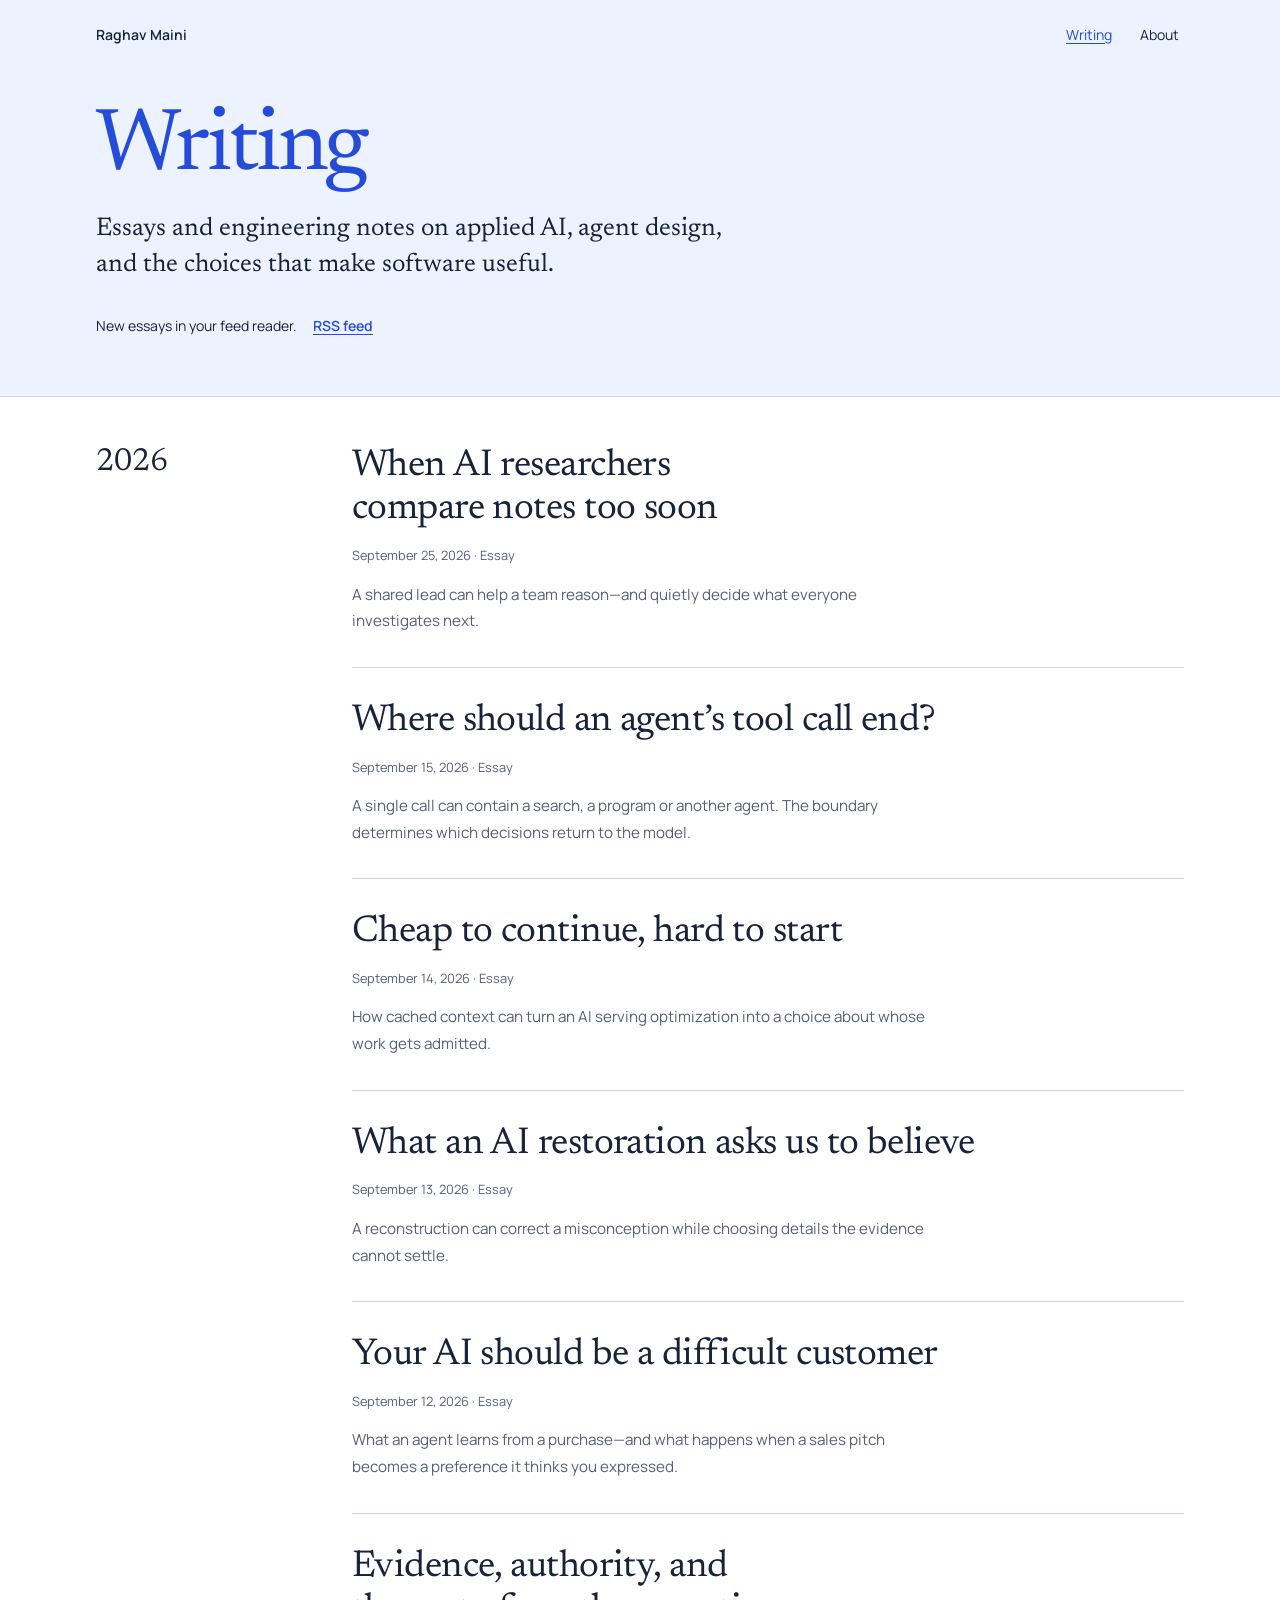
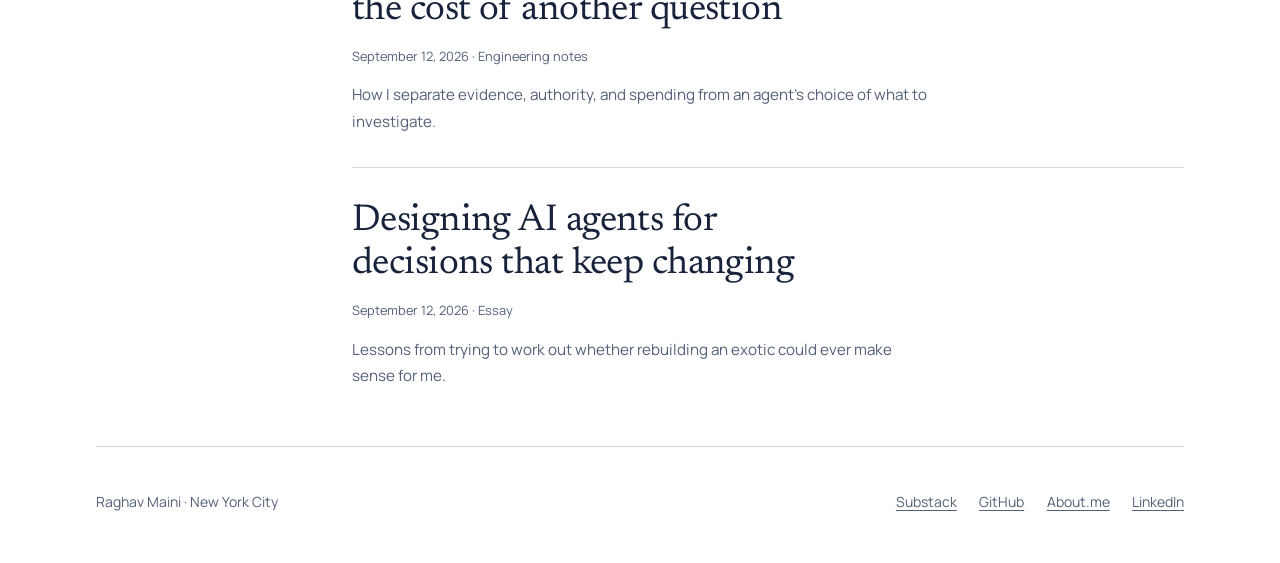
==== commit c19c5e38: "Improve profile footer touch targets and navigation" ====
--- a/writing/index.html
+++ b/writing/index.html
@@ -92,6 +92,6 @@
       </ol>
     </section>
   </main>
-  <footer class="shell footer"><span>Raghav Maini · New York City</span><div><a href="https://ragamaini.substack.com/">Substack</a><a href="https://github.com/ragamainidev" rel="me">GitHub</a><a href="https://about.me/raghavmaini">About.me</a><a href="https://www.linkedin.com/in/raghav-maini-74232a166">LinkedIn</a></div></footer>
+  <footer class="shell footer"><span>Raghav Maini · New York City</span><nav aria-label="Footer navigation"><a href="https://ragamaini.substack.com/">Substack</a><a href="https://github.com/ragamainidev" rel="me">GitHub</a><a href="https://about.me/raghavmaini">About.me</a><a href="https://www.linkedin.com/in/raghav-maini-74232a166">LinkedIn</a></nav></footer>
 </body>
 </html>
--- a/assets/style.css
+++ b/assets/style.css
@@ -2,15 +2,15 @@
 @font-face{font-family:Manrope;src:url('/assets/fonts/manrope-semibold.ttf') format('truetype');font-weight:600 800;font-display:swap}
 @font-face{font-family:Newsreader;src:url('/assets/fonts/newsreader.ttf') format('truetype');font-weight:400;font-display:swap}
 :root{--ink:#17233b;--muted:#526078;--blue:#254bd9;--rule:#cfd6e3;--wash:#edf2ff;--paper:#fff;font-family:Manrope,sans-serif;color:var(--ink);background:var(--paper);font-size:16px;scroll-behavior:smooth;scroll-padding-top:2rem}
-*{box-sizing:border-box}body{margin:0}a{color:inherit;text-underline-offset:.22em;text-decoration-thickness:1px}a:hover{color:var(--blue)}a:focus-visible{outline:2px solid var(--blue);outline-offset:6px;border-radius:2px}::selection{background:#c9d5ff;color:#112046}p{margin:0 0 1.25rem;line-height:1.75}h1,h2,h3{font-weight:400;margin:0;text-wrap:balance}h1,h2{font-family:Newsreader,Georgia,serif}h3{font-size:1.2rem;font-weight:600}img{display:block;max-width:100%}.shell{max-width:1200px;margin:auto;padding-inline:3.5rem}.skip{position:absolute;top:-6rem;left:1rem;background:white;padding:1rem;z-index:3}.skip:focus{top:1rem}.topbar{display:flex;align-items:center;justify-content:space-between;gap:2rem;padding-block:1.5rem;font-size:.875rem}.wordmark{font-weight:600;text-decoration:none}.topbar nav{display:flex;gap:1.75rem}.topbar nav a{text-decoration:none}.topbar nav a:hover{text-decoration:underline}.masthead{background:var(--wash);border-bottom:1px solid var(--rule)}.intro{padding-block:4.25rem 4.75rem;display:grid;grid-template-columns:1.07fr 1fr;gap:4rem;align-items:start}.intro h1{font-size:clamp(3.75rem,6.9vw,6rem);line-height:.96;letter-spacing:-.035em;color:var(--blue);max-width:7ch}.intro .identity{font-size:.9rem;margin-top:1.65rem;color:var(--muted);line-height:1.65}.intro-copy{padding-top:.2rem}.intro-copy .lead{font-family:Newsreader,Georgia,serif;font-size:1.9rem;line-height:1.27;margin-bottom:1.45rem}.intro-copy>p:not(.lead){max-width:52ch}.text-link{display:inline-block;color:var(--blue);font-weight:600;font-size:.9rem;margin-top:.25rem}.section{display:grid;grid-template-columns:1fr 2.1fr;gap:4rem;padding-block:3.25rem;border-bottom:1px solid var(--rule)}.section>h2{font-size:2rem;line-height:1.1}.section-body>p{max-width:68ch}.section-body>h3{margin-bottom:.75rem}.project-title{display:flex;justify-content:space-between;align-items:baseline;gap:1rem;margin-bottom:1rem}.project-title h3{font-size:1.5rem}.note{font-size:.875rem;color:var(--muted);line-height:1.6}.writing-item{display:block;text-decoration:none;border-bottom:1px solid var(--rule);padding:0 0 1.65rem;margin-bottom:1.65rem}.writing-item:last-child{margin:0;border-bottom:0;padding-bottom:0}.writing-item h3{font-family:Newsreader,Georgia,serif;font-weight:400;font-size:1.8rem;line-height:1.15;margin:.45rem 0 .75rem}.writing-item:hover h3{text-decoration:underline;text-underline-offset:.15em}.writing-item p{font-size:.95rem;margin:0;color:var(--muted);max-width:62ch}.writing-meta{font-size:.8rem;color:var(--muted)}.footer{display:flex;justify-content:space-between;gap:2rem;padding-block:2rem 2.5rem;font-size:.875rem;color:var(--muted)}.footer div{display:flex;gap:1.4rem}.article-header{padding-block:3rem 3.25rem;border-bottom:1px solid var(--rule)}.back{font-size:.875rem;color:var(--blue)}.article-header h1{font-size:clamp(2.8rem,5.2vw,4.65rem);line-height:1.06;letter-spacing:-.025em;max-width:19ch;margin:2rem 0 1.3rem}.article-header .deck{font-family:Newsreader,Georgia,serif;font-size:1.6rem;line-height:1.4;max-width:52ch;margin-bottom:1.4rem}.byline{font-size:.85rem;color:var(--muted)}.article-layout{display:grid;grid-template-columns:15rem minmax(0,1fr);gap:4rem;padding-block:3.5rem}.contents{align-self:start;position:sticky;top:2.25rem;font-size:.875rem}.contents strong{display:block;font-weight:600;margin-bottom:1rem}.contents ol{padding:0;margin:0;list-style:none}.contents li{margin-bottom:.85rem;line-height:1.55}.contents a{color:var(--muted);text-decoration:none}.contents a:hover{color:var(--blue);text-decoration:underline}.prose{max-width:72ch}.prose p{font-size:1.05rem;line-height:1.85}.prose h2{font-size:2.15rem;line-height:1.15;margin:2.75rem 0 1.2rem;scroll-margin-top:2rem}.prose h2:first-child{margin-top:0}.prose strong{font-weight:600}.prose ul{padding-left:1.25rem;line-height:1.8}.prose li{padding-left:.35rem;margin:.75rem 0}.decision-example{margin:2rem 0;padding:1.5rem 0;border-block:1px solid var(--rule)}.decision-example figcaption{font-size:.85rem;font-weight:600;margin-bottom:1rem}.decision-example dl{display:grid;grid-template-columns:1fr 1fr;gap:1.75rem;margin:0}.decision-example dt{font-size:.85rem;color:var(--muted);margin-bottom:.65rem}.decision-example dd{margin:0;font-family:Newsreader,Georgia,serif;font-size:1.35rem;line-height:1.4}.related{padding:2rem 0 0;border-top:1px solid var(--rule);margin-top:3rem}.related p{font-size:.95rem}.related h2{font-size:1.65rem;margin-top:0}.article-footer{border-top:1px solid var(--rule)}.notfound{padding-block:6rem}.notfound h1{font-size:3rem;margin-bottom:1.5rem}
+*{box-sizing:border-box}body{margin:0}a{color:inherit;text-underline-offset:.22em;text-decoration-thickness:1px}a:hover{color:var(--blue)}a:focus-visible{outline:2px solid var(--blue);outline-offset:6px;border-radius:2px}::selection{background:#c9d5ff;color:#112046}p{margin:0 0 1.25rem;line-height:1.75}h1,h2,h3{font-weight:400;margin:0;text-wrap:balance}h1,h2{font-family:Newsreader,Georgia,serif}h3{font-size:1.2rem;font-weight:600}img{display:block;max-width:100%}.shell{max-width:1200px;margin:auto;padding-inline:3.5rem}.skip{position:absolute;top:-6rem;left:1rem;background:white;padding:1rem;z-index:3}.skip:focus{top:1rem}.topbar{display:flex;align-items:center;justify-content:space-between;gap:2rem;padding-block:1.5rem;font-size:.875rem}.wordmark{font-weight:600;text-decoration:none}.topbar nav{display:flex;gap:1.75rem}.topbar nav a{text-decoration:none}.topbar nav a:hover{text-decoration:underline}.masthead{background:var(--wash);border-bottom:1px solid var(--rule)}.intro{padding-block:4.25rem 4.75rem;display:grid;grid-template-columns:1.07fr 1fr;gap:4rem;align-items:start}.intro h1{font-size:clamp(3.75rem,6.9vw,6rem);line-height:.96;letter-spacing:-.035em;color:var(--blue);max-width:7ch}.intro .identity{font-size:.9rem;margin-top:1.65rem;color:var(--muted);line-height:1.65}.intro-copy{padding-top:.2rem}.intro-copy .lead{font-family:Newsreader,Georgia,serif;font-size:1.9rem;line-height:1.27;margin-bottom:1.45rem}.intro-copy>p:not(.lead){max-width:52ch}.text-link{display:inline-block;color:var(--blue);font-weight:600;font-size:.9rem;margin-top:.25rem}.section{display:grid;grid-template-columns:1fr 2.1fr;gap:4rem;padding-block:3.25rem;border-bottom:1px solid var(--rule)}.section>h2{font-size:2rem;line-height:1.1}.section-body>p{max-width:68ch}.section-body>h3{margin-bottom:.75rem}.project-title{display:flex;justify-content:space-between;align-items:baseline;gap:1rem;margin-bottom:1rem}.project-title h3{font-size:1.5rem}.note{font-size:.875rem;color:var(--muted);line-height:1.6}.writing-item{display:block;text-decoration:none;border-bottom:1px solid var(--rule);padding:0 0 1.65rem;margin-bottom:1.65rem}.writing-item:last-child{margin:0;border-bottom:0;padding-bottom:0}.writing-item h3{font-family:Newsreader,Georgia,serif;font-weight:400;font-size:1.8rem;line-height:1.15;margin:.45rem 0 .75rem}.writing-item:hover h3{text-decoration:underline;text-underline-offset:.15em}.writing-item p{font-size:.95rem;margin:0;color:var(--muted);max-width:62ch}.writing-meta{font-size:.8rem;color:var(--muted)}.footer{display:flex;align-items:center;justify-content:space-between;gap:2rem;padding-block:2rem 2.5rem;font-size:.875rem;color:var(--muted)}.footer nav{display:flex;flex-wrap:wrap;gap:.25rem 1.4rem}.article-header{padding-block:3rem 3.25rem;border-bottom:1px solid var(--rule)}.back{font-size:.875rem;color:var(--blue)}.article-header h1{font-size:clamp(2.8rem,5.2vw,4.65rem);line-height:1.06;letter-spacing:-.025em;max-width:19ch;margin:2rem 0 1.3rem}.article-header .deck{font-family:Newsreader,Georgia,serif;font-size:1.6rem;line-height:1.4;max-width:52ch;margin-bottom:1.4rem}.byline{font-size:.85rem;color:var(--muted)}.article-layout{display:grid;grid-template-columns:15rem minmax(0,1fr);gap:4rem;padding-block:3.5rem}.contents{align-self:start;position:sticky;top:2.25rem;font-size:.875rem}.contents strong{display:block;font-weight:600;margin-bottom:1rem}.contents ol{padding:0;margin:0;list-style:none}.contents li{margin-bottom:.85rem;line-height:1.55}.contents a{color:var(--muted);text-decoration:none}.contents a:hover{color:var(--blue);text-decoration:underline}.prose{max-width:72ch}.prose p{font-size:1.05rem;line-height:1.85}.prose h2{font-size:2.15rem;line-height:1.15;margin:2.75rem 0 1.2rem;scroll-margin-top:2rem}.prose h2:first-child{margin-top:0}.prose strong{font-weight:600}.prose ul{padding-left:1.25rem;line-height:1.8}.prose li{padding-left:.35rem;margin:.75rem 0}.decision-example{margin:2rem 0;padding:1.5rem 0;border-block:1px solid var(--rule)}.decision-example figcaption{font-size:.85rem;font-weight:600;margin-bottom:1rem}.decision-example dl{display:grid;grid-template-columns:1fr 1fr;gap:1.75rem;margin:0}.decision-example dt{font-size:.85rem;color:var(--muted);margin-bottom:.65rem}.decision-example dd{margin:0;font-family:Newsreader,Georgia,serif;font-size:1.35rem;line-height:1.4}.related{padding:2rem 0 0;border-top:1px solid var(--rule);margin-top:3rem}.related p{font-size:.95rem}.related h2{font-size:1.65rem;margin-top:0}.article-footer{border-top:1px solid var(--rule)}.notfound{padding-block:6rem}.notfound h1{font-size:3rem;margin-bottom:1.5rem}
 @media(min-width:1100px){.intro-copy{padding-top:.5rem}.intro{gap:5rem}.section{gap:5rem}}
-@media(max-width:760px){.shell{padding-inline:1.5rem}.topbar{padding-block:1.25rem}.topbar nav{gap:1.1rem}.intro{grid-template-columns:1fr;gap:2.5rem;padding-block:2.5rem 3rem}.intro h1{max-width:none;font-size:4rem;line-height:1}.intro .identity{margin-top:1rem}.intro-copy .lead{font-size:1.8rem}.section{grid-template-columns:1fr;gap:1.5rem;padding-block:2.5rem}.section>h2{font-size:1.7rem}.project-title{display:block}.project-title .note{margin-top:.5rem}.footer{align-items:start;flex-direction:column;gap:1rem}.footer div{gap:1.25rem;flex-wrap:wrap}.article-header{padding-block:1.5rem 2rem}.article-header h1{font-size:3rem;max-width:18ch;margin-top:1.75rem}.article-header .deck{font-size:1.4rem}.article-layout{grid-template-columns:1fr;gap:2.5rem;padding-block:2.25rem}.contents{position:static;border-bottom:1px solid var(--rule);padding-bottom:1.25rem}.contents ol{display:flex;flex-wrap:wrap;gap:.5rem 1.25rem}.contents li{margin:0}.prose p{font-size:1rem}.prose h2{font-size:1.9rem}.decision-example dl{grid-template-columns:1fr;gap:1.25rem}}
+@media(max-width:760px){.shell{padding-inline:1.5rem}.topbar{padding-block:1.25rem}.topbar nav{gap:1.1rem}.intro{grid-template-columns:1fr;gap:2.5rem;padding-block:2.5rem 3rem}.intro h1{max-width:none;font-size:4rem;line-height:1}.intro .identity{margin-top:1rem}.intro-copy .lead{font-size:1.8rem}.section{grid-template-columns:1fr;gap:1.5rem;padding-block:2.5rem}.section>h2{font-size:1.7rem}.project-title{display:block}.project-title .note{margin-top:.5rem}.footer{align-items:start;flex-direction:column;gap:1rem}.footer nav{gap:.25rem 1.25rem}.article-header{padding-block:1.5rem 2rem}.article-header h1{font-size:3rem;max-width:18ch;margin-top:1.75rem}.article-header .deck{font-size:1.4rem}.article-layout{grid-template-columns:1fr;gap:2.5rem;padding-block:2.25rem}.contents{position:static;border-bottom:1px solid var(--rule);padding-bottom:1.25rem}.contents ol{display:flex;flex-wrap:wrap;gap:.5rem 1.25rem}.contents li{margin:0}.prose p{font-size:1rem}.prose h2{font-size:1.9rem}.decision-example dl{grid-template-columns:1fr;gap:1.25rem}}
 @media(prefers-reduced-motion:reduce){:root{scroll-behavior:auto}}
 
 .essay-body{margin-inline:auto;padding-block:3rem}.essay-body figure{margin:2.25rem 0}.essay-body figure img{width:100%;height:auto}.essay-body figcaption{font-size:.85rem;line-height:1.6;color:var(--muted);margin-top:.85rem}.byline a{text-decoration:none}.byline a:hover{text-decoration:underline}
 
 .article-footer nav{display:flex;flex-wrap:wrap;gap:.25rem 1.4rem}
-.article-footer a{display:inline-flex;align-items:center;min-height:2.75rem}
+.footer a{display:inline-flex;align-items:center;min-height:2.75rem}
 .article-footer .footer-writing{color:var(--blue);font-weight:600}
 
 .home .intro{grid-template-columns:minmax(0,1.4fr) minmax(0,1fr);gap:3rem;align-items:center;padding-block:2.25rem 3rem}
